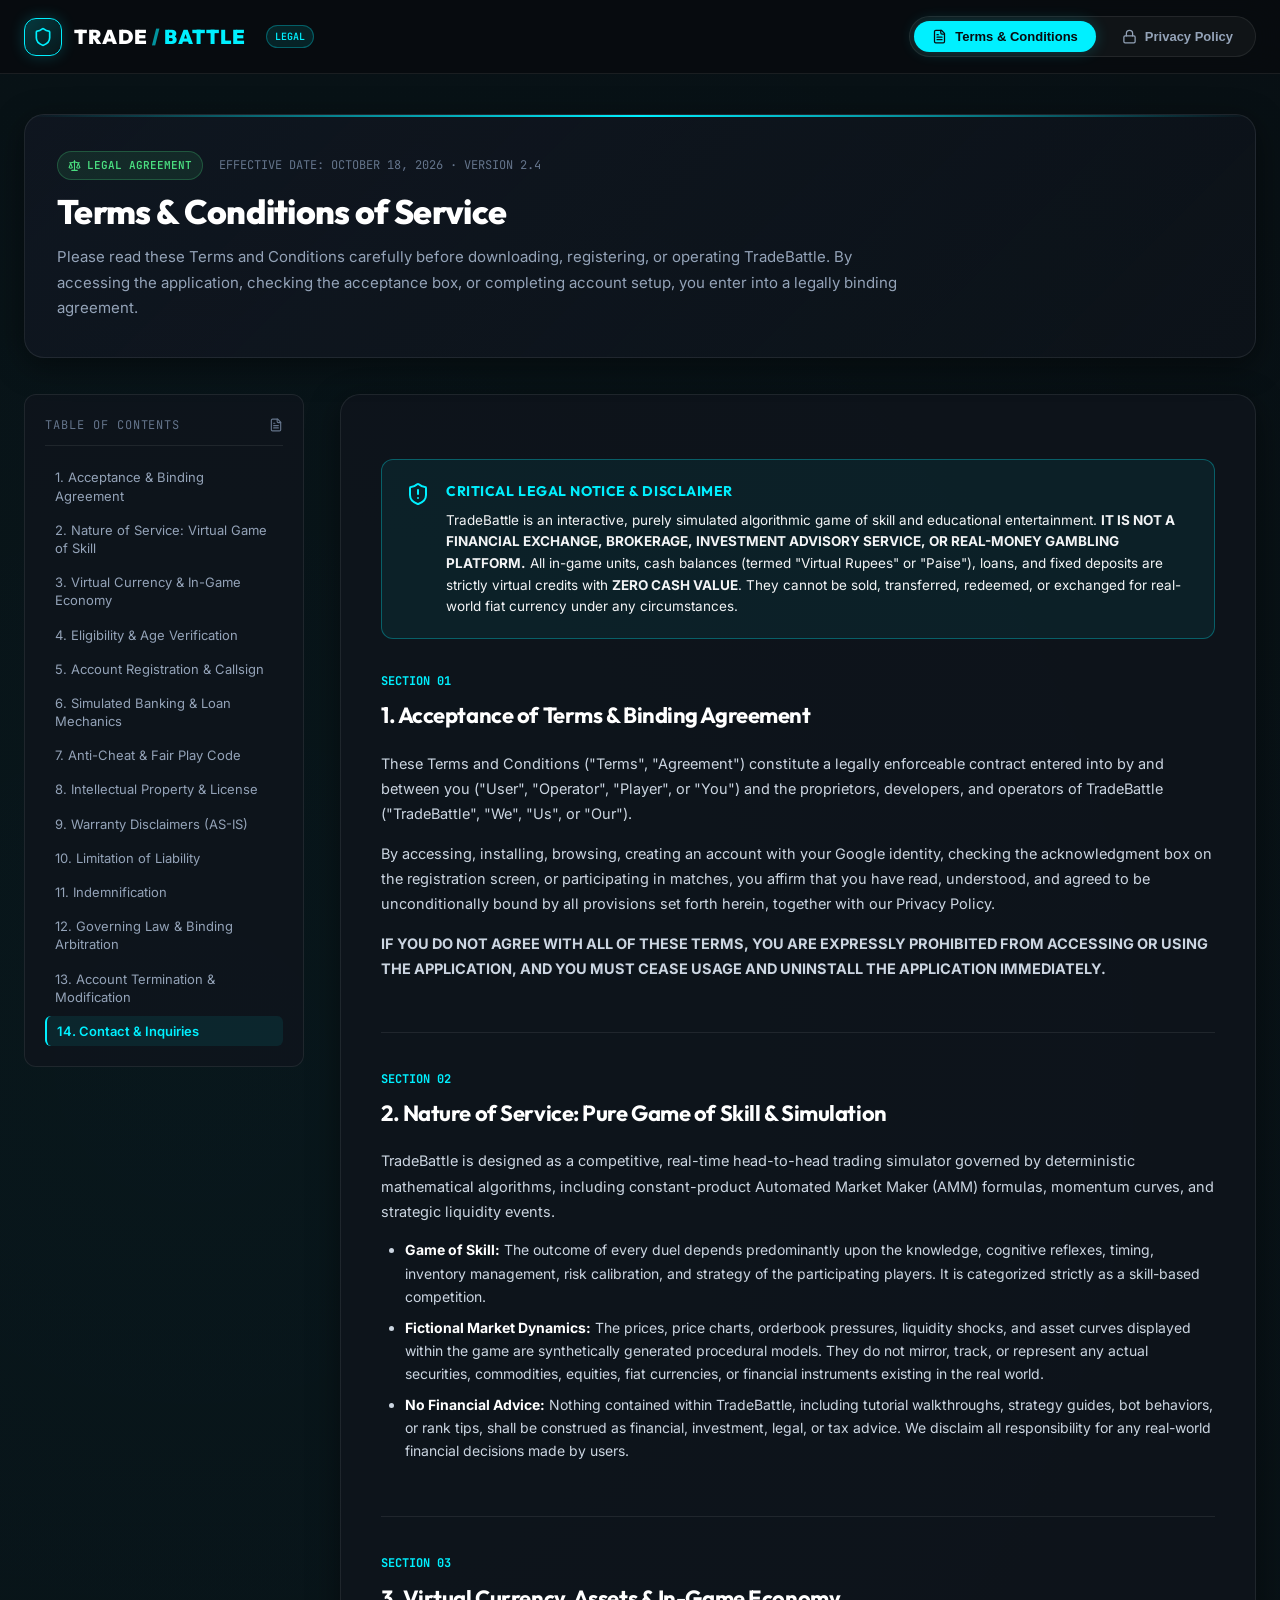
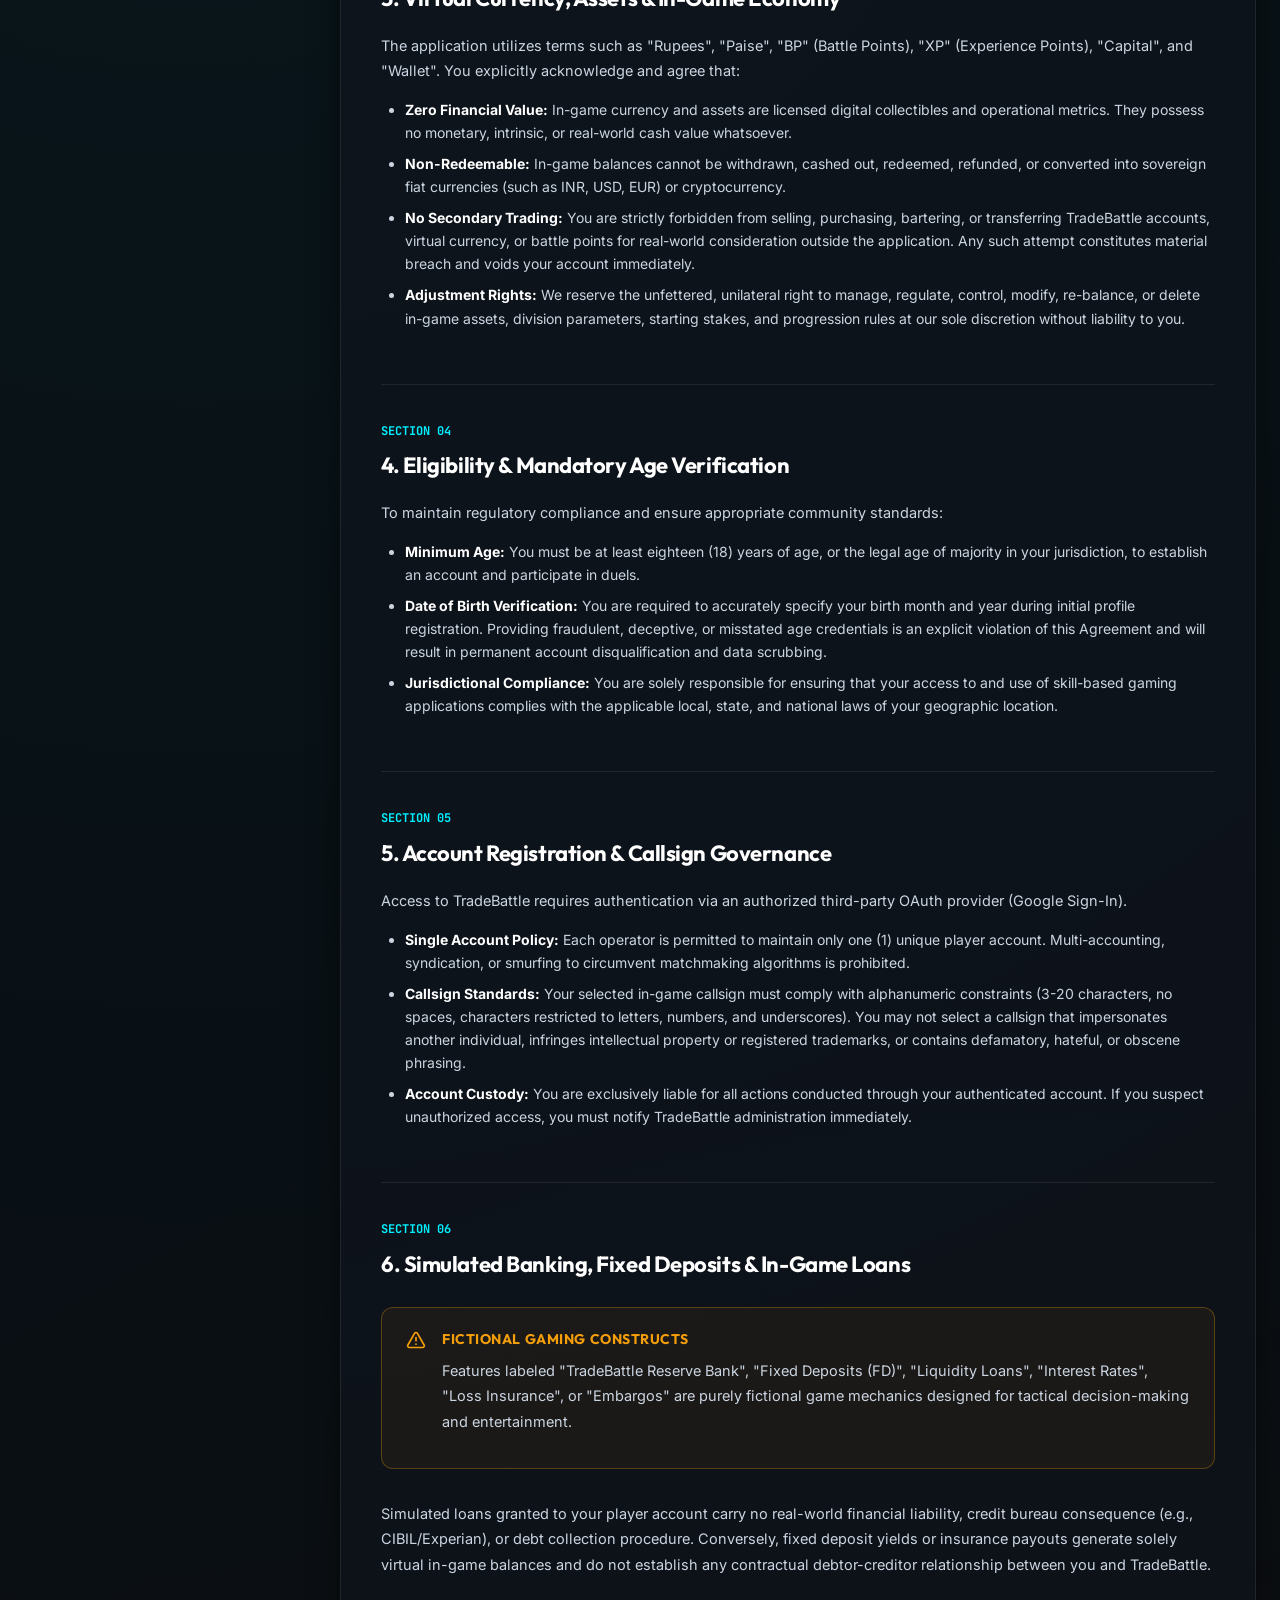
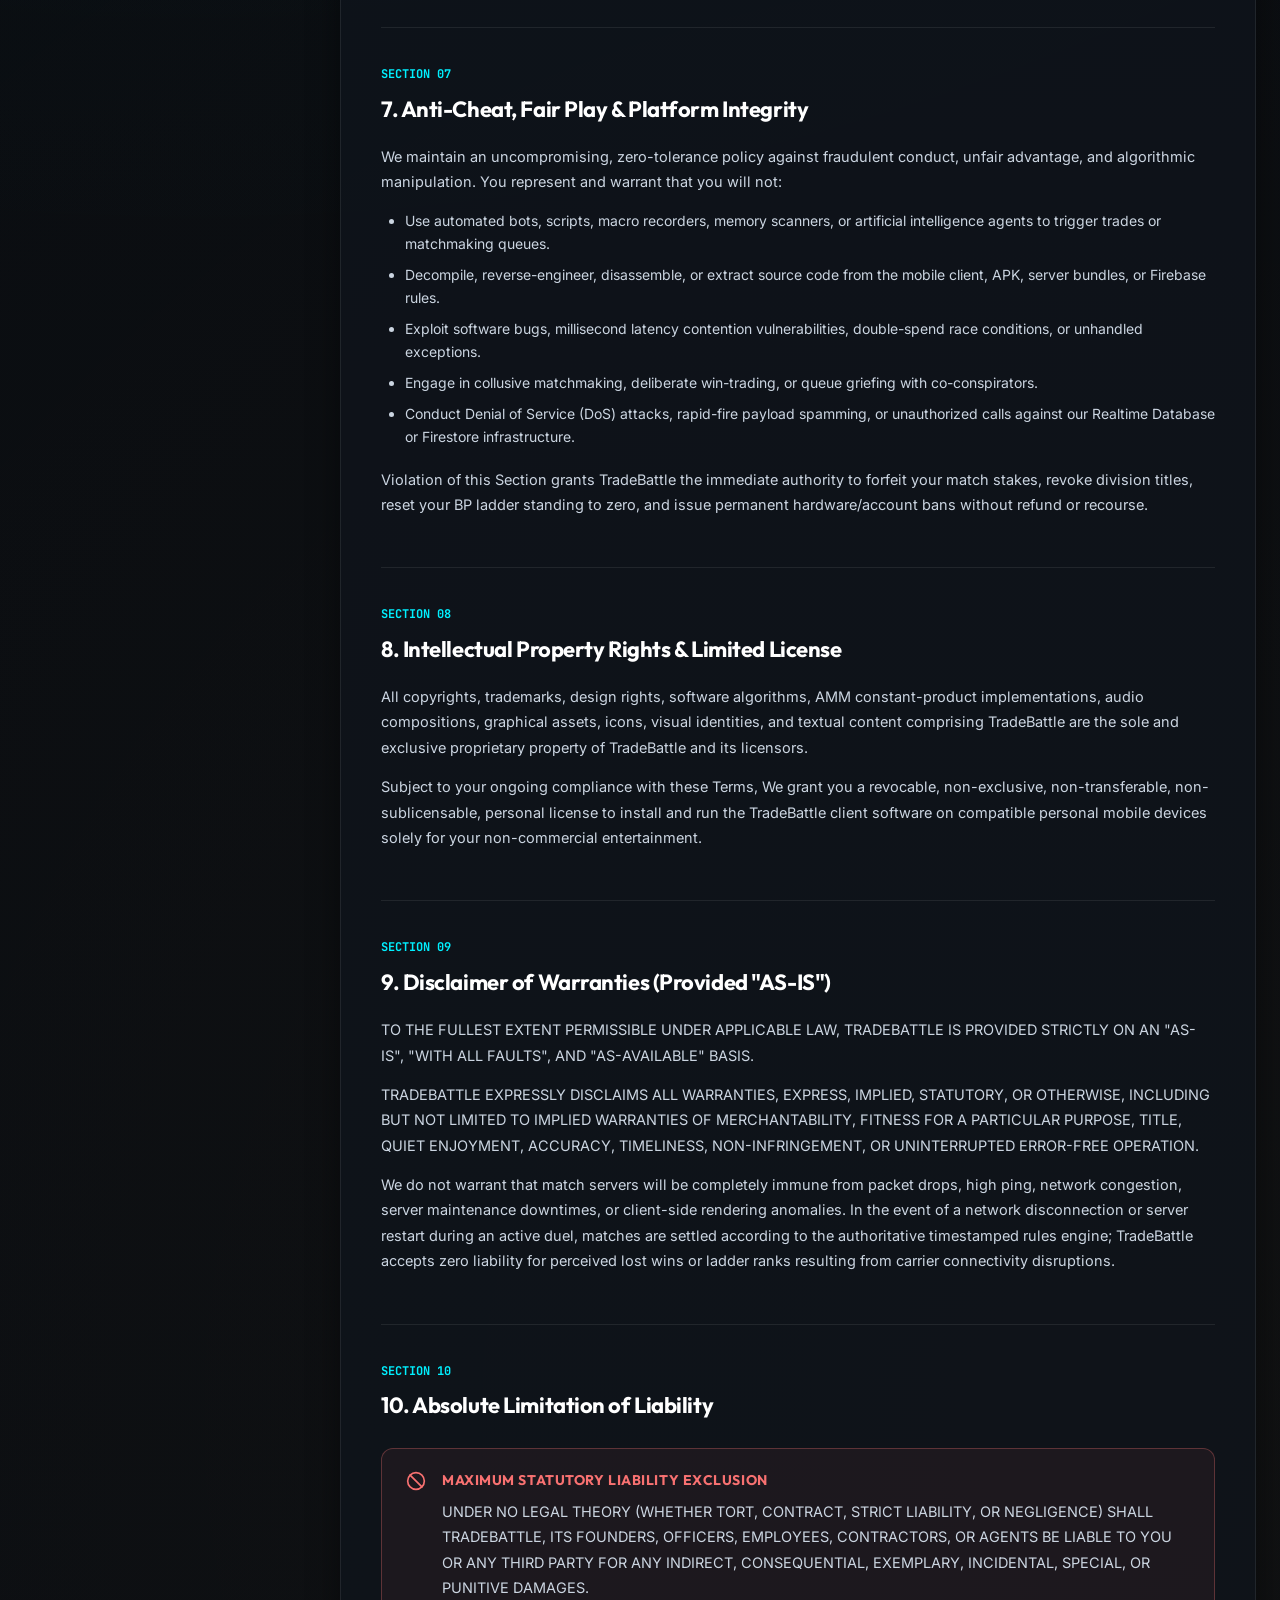
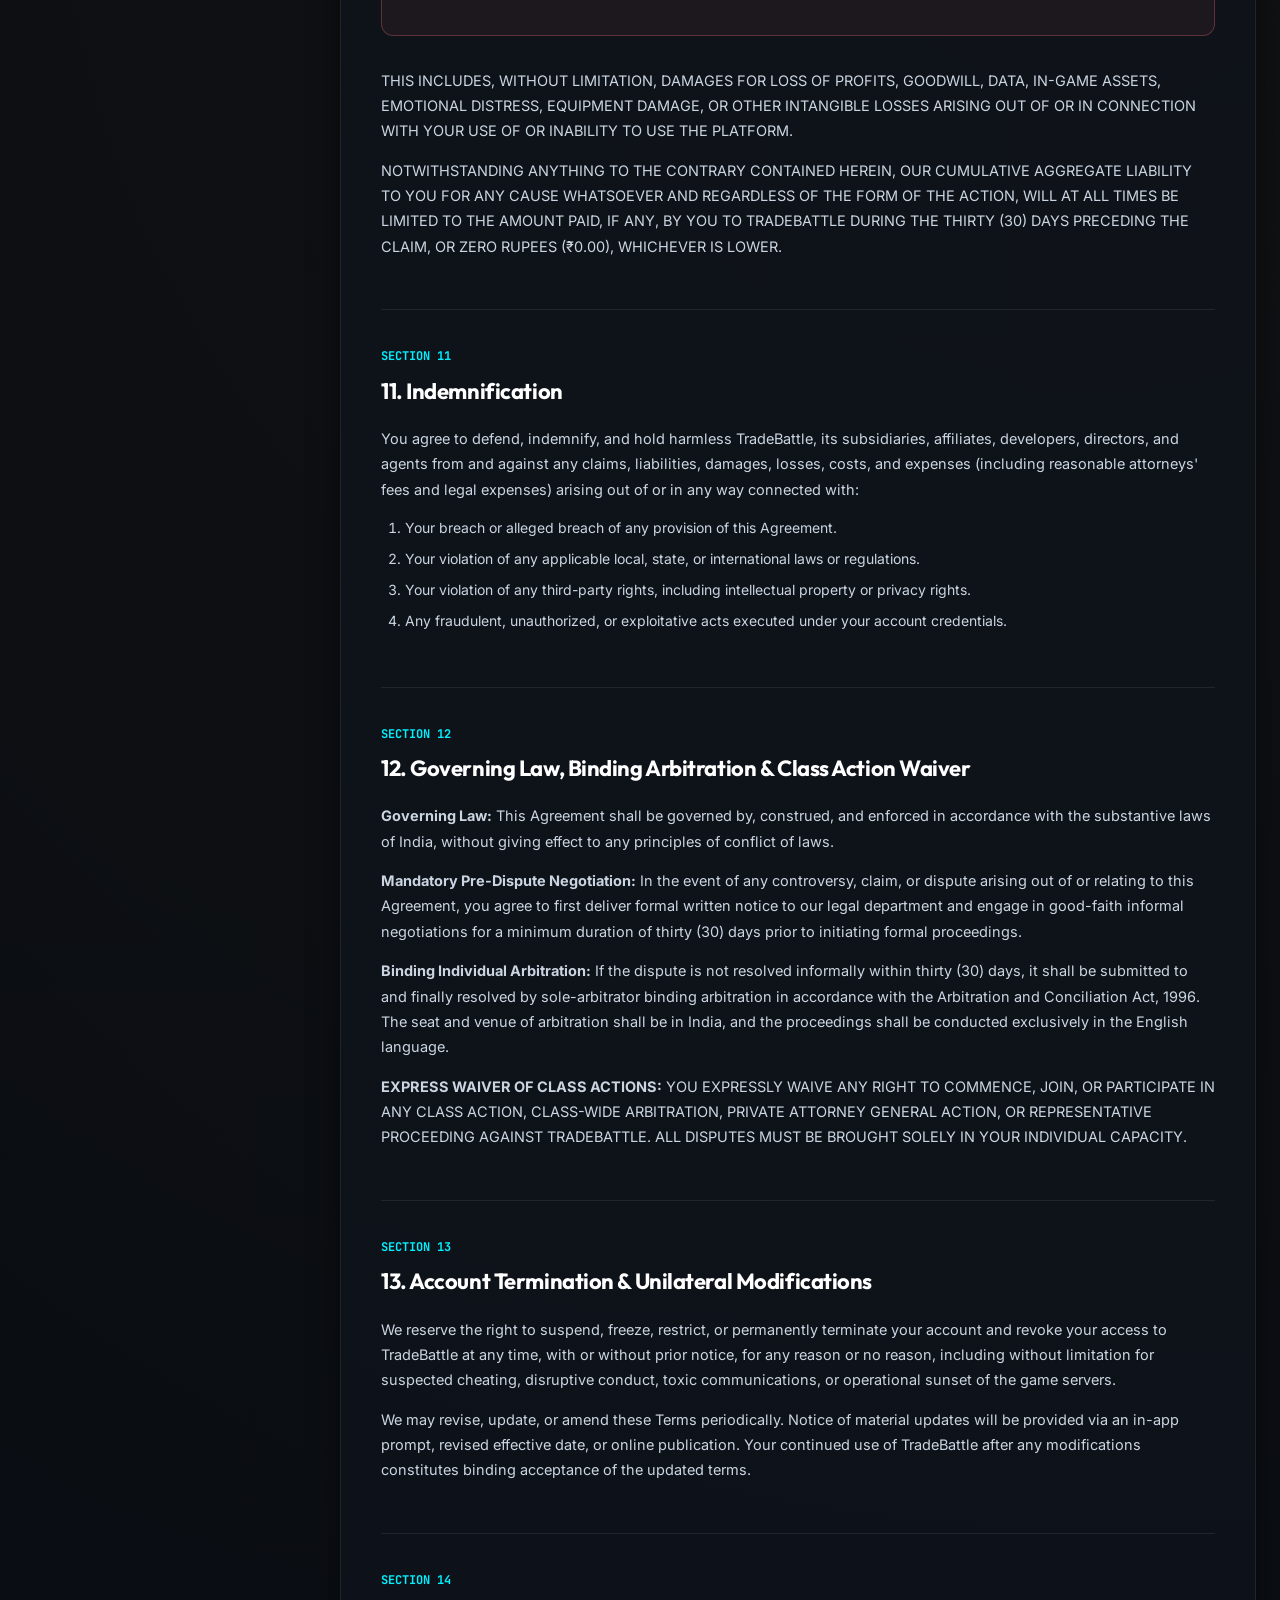
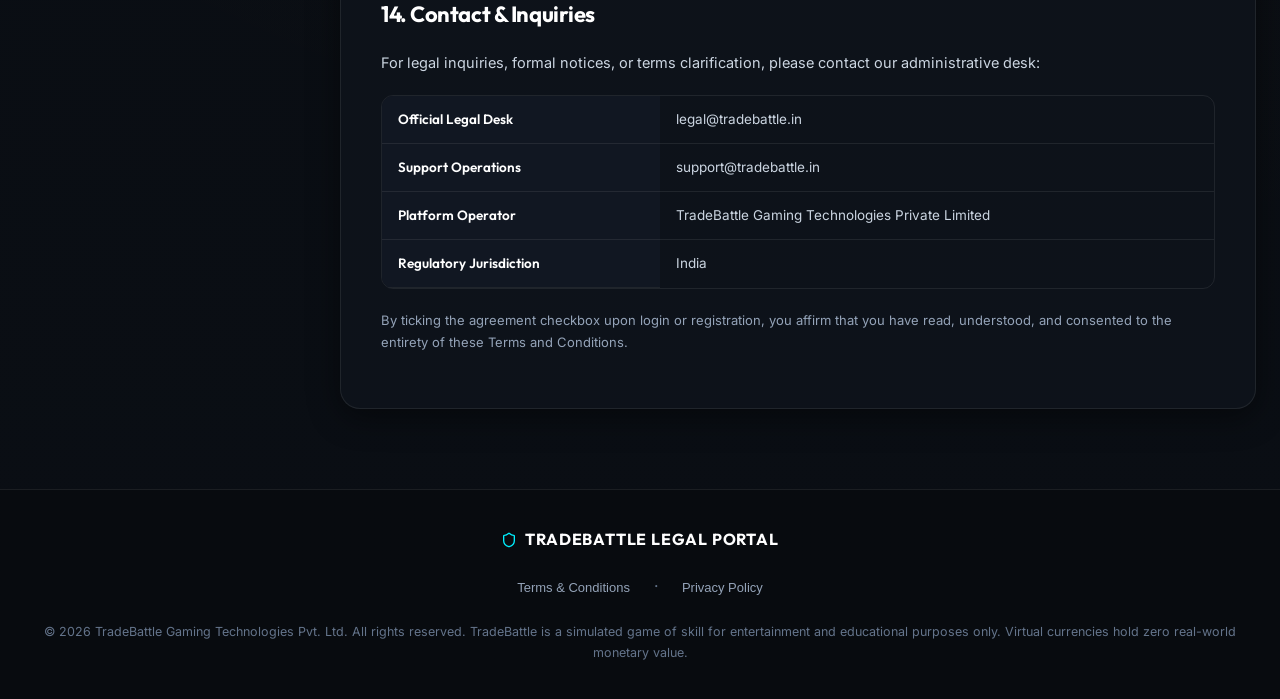
==== index.html @ 985e1065 "Initial release of TradeBattle legal documentation" ====
<!DOCTYPE html>
<html lang="en">
  <head>
    <meta charset="UTF-8" />
    <link rel="icon" type="image/svg+xml" href="data:image/svg+xml,<svg xmlns='http://www.w3.org/2000/svg' viewBox='0 0 24 24' fill='none' stroke='%2300F0FF' stroke-width='2'><path d='M12 2L2 7l10 5 10-5-10-5z'/><path d='M2 17l10 5 10-5'/><path d='M2 12l10 5 10-5'/></svg>" />
    <meta name="viewport" content="width=device-width, initial-scale=1.0" />
    <title>TradeBattle Legal Documentation | Terms of Service & Privacy Policy</title>
    <meta name="description" content="Official Terms and Conditions and Privacy Policy for TradeBattle, the real-time PvP simulated market trading duel game." />
    <link rel="preconnect" href="https://fonts.googleapis.com">
    <link rel="preconnect" href="https://fonts.gstatic.com" crossorigin>
    <link href="https://fonts.googleapis.com/css2?family=Inter:wght@300;400;500;600;700;800&family=JetBrains+Mono:wght@400;500;700&family=Outfit:wght@500;600;700;800;900&display=swap" rel="stylesheet">
    <script type="module" crossorigin src="./assets/index-vsGx_bKb.js"></script>
    <link rel="stylesheet" crossorigin href="./assets/index-DPtLSjad.css">
  </head>
  <body>
    <div id="root"></div>
  </body>
</html>
---- assets/index-DPtLSjad.css ----
:root{--bg-dark: #080B0F;--bg-card: rgba(15, 20, 28, .75);--bg-card-hover: rgba(22, 31, 44, .85);--bg-elevated: #111722;--border-subtle: rgba(255, 255, 255, .08);--border-active: rgba(0, 240, 255, .35);--primary: #00F0FF;--primary-glow: rgba(0, 240, 255, .2);--accent-gold: #F59E0B;--accent-green: #4ADE80;--accent-red: #F87171;--text-main: #F3F4F6;--text-dim: #94A3B8;--text-muted: #64748B;--font-heading: "Outfit", sans-serif;--font-body: "Inter", -apple-system, BlinkMacSystemFont, "Segoe UI", Roboto, sans-serif;--font-mono: "JetBrains Mono", monospace;--radius-sm: 6px;--radius-md: 12px;--radius-lg: 20px;--radius-full: 9999px;--shadow-card: 0 8px 32px 0 rgba(0, 0, 0, .45);--shadow-glow: 0 0 25px rgba(0, 240, 255, .15)}*{box-sizing:border-box;margin:0;padding:0}body{background-color:var(--bg-dark);color:var(--text-main);font-family:var(--font-body);line-height:1.7;-webkit-font-smoothing:antialiased;min-height:100vh;overflow-x:hidden;background-image:radial-gradient(circle at 15% 15%,rgba(0,240,255,.05) 0%,transparent 40%),radial-gradient(circle at 85% 65%,rgba(245,158,11,.03) 0%,transparent 45%),linear-gradient(to bottom,#080b0f,#0a0e14)}h1,h2,h3,h4{font-family:var(--font-heading);font-weight:700;letter-spacing:-.02em;color:#fff}code,pre{font-family:var(--font-mono)}a{color:var(--primary);text-decoration:none;transition:all .2s ease}a:hover{text-decoration:underline;text-shadow:0 0 8px var(--primary-glow)}.app-container{display:flex;flex-direction:column;min-height:100vh}.main-content{flex:1;max-width:1280px;margin:0 auto;padding:40px 24px 80px;width:100%}.app-container.is-embedded .main-content{padding:12px 12px 32px}.legal-header{position:sticky;top:0;z-index:100;backdrop-filter:blur(16px);-webkit-backdrop-filter:blur(16px);background:#080b0fd9;border-bottom:1px solid var(--border-subtle);padding:16px 24px}.header-inner{max-width:1280px;margin:0 auto;display:flex;justify-content:space-between;align-items:center}.brand-badge{display:flex;align-items:center;gap:12px;text-decoration:none}.brand-icon-wrap{width:38px;height:38px;background:linear-gradient(135deg,#00f0ff33,#00f0ff0d);border:1px solid var(--primary);border-radius:var(--radius-md);display:flex;align-items:center;justify-content:center;box-shadow:0 0 15px var(--primary-glow)}.brand-title{display:flex;align-items:center;font-family:var(--font-heading);font-size:20px;font-weight:900;letter-spacing:.05em}.brand-title .trade{color:#fff}.brand-title .divider-slash{margin:0 4px;color:var(--primary);opacity:.6}.brand-title .battle{color:var(--primary)}.brand-tag{font-family:var(--font-mono);font-size:10px;background:#00f0ff1a;color:var(--primary);border:1px solid rgba(0,240,255,.3);padding:2px 8px;border-radius:var(--radius-full);margin-left:8px;text-transform:uppercase;font-weight:600}.nav-tabs{display:flex;align-items:center;gap:8px;background:#ffffff0a;padding:4px;border-radius:var(--radius-full);border:1px solid var(--border-subtle)}.nav-tab-btn{background:transparent;border:none;color:var(--text-dim);padding:8px 18px;border-radius:var(--radius-full);font-size:13px;font-weight:600;cursor:pointer;transition:all .2s ease;display:flex;align-items:center;gap:8px}.nav-tab-btn:hover{color:#fff}.nav-tab-btn.active{background:var(--primary);color:#080b0f;box-shadow:0 0 15px var(--primary-glow)}.doc-hero{margin-bottom:36px;padding:36px 32px;background:linear-gradient(135deg,#111722cc,#0f141c99);border:1px solid var(--border-subtle);border-radius:var(--radius-lg);box-shadow:var(--shadow-card);position:relative;overflow:hidden}.doc-hero:after{content:"";position:absolute;top:0;left:0;right:0;height:2px;background:linear-gradient(90deg,transparent,var(--primary),transparent)}.hero-meta{display:flex;align-items:center;gap:16px;margin-bottom:12px;flex-wrap:wrap}.hero-badge{display:inline-flex;align-items:center;gap:6px;background:#4ade801a;color:var(--accent-green);border:1px solid rgba(74,222,128,.25);padding:4px 10px;border-radius:var(--radius-full);font-size:11px;font-family:var(--font-mono);font-weight:600}.hero-date{font-family:var(--font-mono);font-size:12px;color:var(--text-muted)}.doc-title{font-size:34px;font-weight:800;margin-bottom:12px;line-height:1.2}.doc-subtitle{font-size:15px;color:var(--text-dim);max-width:860px}.doc-grid{display:grid;grid-template-columns:280px 1fr;gap:36px;align-items:start}@media(max-width:960px){.doc-grid{grid-template-columns:1fr}}.toc-sidebar{position:sticky;top:96px;background:var(--bg-card);border:1px solid var(--border-subtle);border-radius:var(--radius-md);padding:20px;max-height:calc(100vh - 120px);overflow-y:auto}.toc-header{display:flex;align-items:center;justify-content:space-between;margin-bottom:16px;padding-bottom:10px;border-bottom:1px solid var(--border-subtle)}.toc-title{font-size:12px;font-family:var(--font-mono);letter-spacing:.08em;color:var(--text-muted);text-transform:uppercase}.toc-list{list-style:none;display:flex;flex-direction:column;gap:4px}.toc-link{display:block;font-size:13px;color:var(--text-dim);padding:6px 10px;border-radius:var(--radius-sm);transition:all .2s ease;line-height:1.4}.toc-link:hover{color:#fff;background:#ffffff0a;text-decoration:none}.toc-link.active{color:var(--primary);background:#00f0ff14;border-left:2px solid var(--primary);font-weight:600}.doc-article{background:var(--bg-card);border:1px solid var(--border-subtle);border-radius:var(--radius-lg);padding:40px;box-shadow:var(--shadow-card)}@media(max-width:640px){.doc-article{padding:24px 18px}}.legal-callout{margin:24px 0 32px;padding:20px 24px;border-radius:var(--radius-md);display:flex;gap:16px;align-items:flex-start}.callout-shield{background:#00f0ff0f;border:1px solid rgba(0,240,255,.3)}.callout-warning{background:#f59e0b0f;border:1px solid rgba(245,158,11,.3)}.callout-success{background:#4ade800f;border:1px solid rgba(74,222,128,.3)}.callout-danger{background:#f871710f;border:1px solid rgba(248,113,113,.3)}.callout-icon{margin-top:2px;flex-shrink:0}.callout-content h4{font-size:14px;text-transform:uppercase;letter-spacing:.04em;margin-bottom:6px}.callout-shield h4{color:var(--primary)}.callout-warning h4{color:var(--accent-gold)}.callout-success h4{color:var(--accent-green)}.callout-danger h4{color:var(--accent-red)}.callout-content p{font-size:13.5px;color:var(--text-main);line-height:1.6}.doc-section{padding-bottom:36px;margin-bottom:36px;border-bottom:1px solid var(--border-subtle);scroll-margin-top:100px}.doc-section:last-of-type{border-bottom:none;margin-bottom:0;padding-bottom:0}.section-number{font-family:var(--font-mono);font-size:12px;font-weight:700;color:var(--primary);text-transform:uppercase;margin-bottom:6px}.section-title{font-size:22px;margin-bottom:16px;color:#fff}.doc-section p{font-size:14.5px;color:#cbd5e1;margin-bottom:14px;line-height:1.75}.doc-section ul,.doc-section ol{margin:12px 0 18px 24px;display:flex;flex-direction:column;gap:8px}.doc-section li{font-size:14px;color:#cbd5e1;line-height:1.65}.doc-section li strong{color:#fff}.legal-table-wrap{overflow-x:auto;margin:20px 0;border:1px solid var(--border-subtle);border-radius:var(--radius-md)}.legal-table{width:100%;border-collapse:collapse;font-size:13.5px;text-align:left}.legal-table th{background:var(--bg-elevated);padding:12px 16px;color:#fff;font-family:var(--font-heading);font-weight:600;border-bottom:1px solid var(--border-subtle)}.legal-table td{padding:12px 16px;border-bottom:1px solid var(--border-subtle);color:#cbd5e1}.legal-table tr:last-child td{border-bottom:none}.legal-table tr:hover td{background:#ffffff05}.legal-footer{background:#080b0ff2;border-top:1px solid var(--border-subtle);padding:36px 24px;margin-top:auto}.footer-inner{max-width:1280px;margin:0 auto;display:flex;flex-direction:column;gap:20px;align-items:center;text-align:center}.footer-copy{font-size:12.5px;color:var(--text-muted)}.footer-links{display:flex;gap:24px}.footer-links button{background:none;border:none;color:var(--text-dim);font-size:13px;cursor:pointer;transition:color .2s ease}.footer-links button:hover{color:var(--primary)}@media print{body{background:#fff!important;color:#000!important}.legal-header,.toc-sidebar,.nav-tabs,.legal-footer{display:none!important}.doc-grid{display:block!important}.doc-article{border:none!important;box-shadow:none!important;padding:0!important}.doc-title,.section-title{color:#000!important}p,li,td{color:#222!important}}
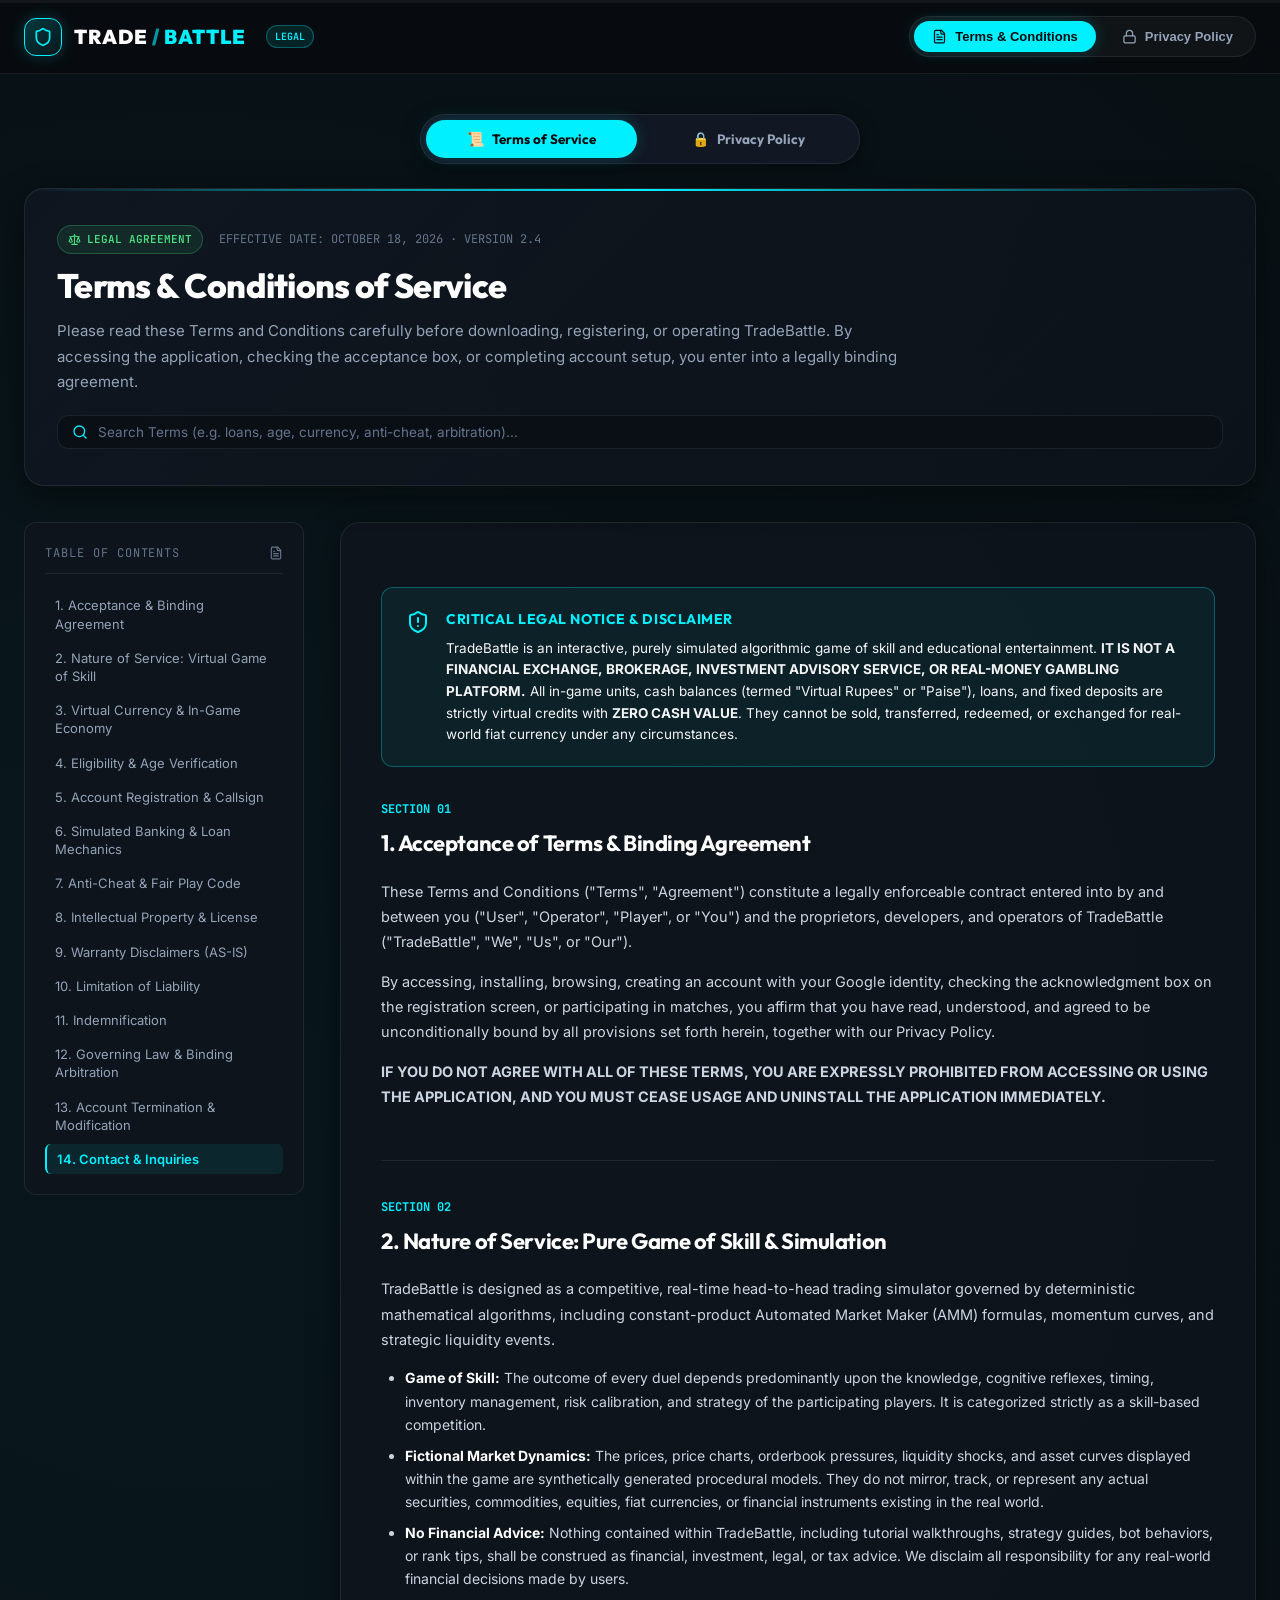
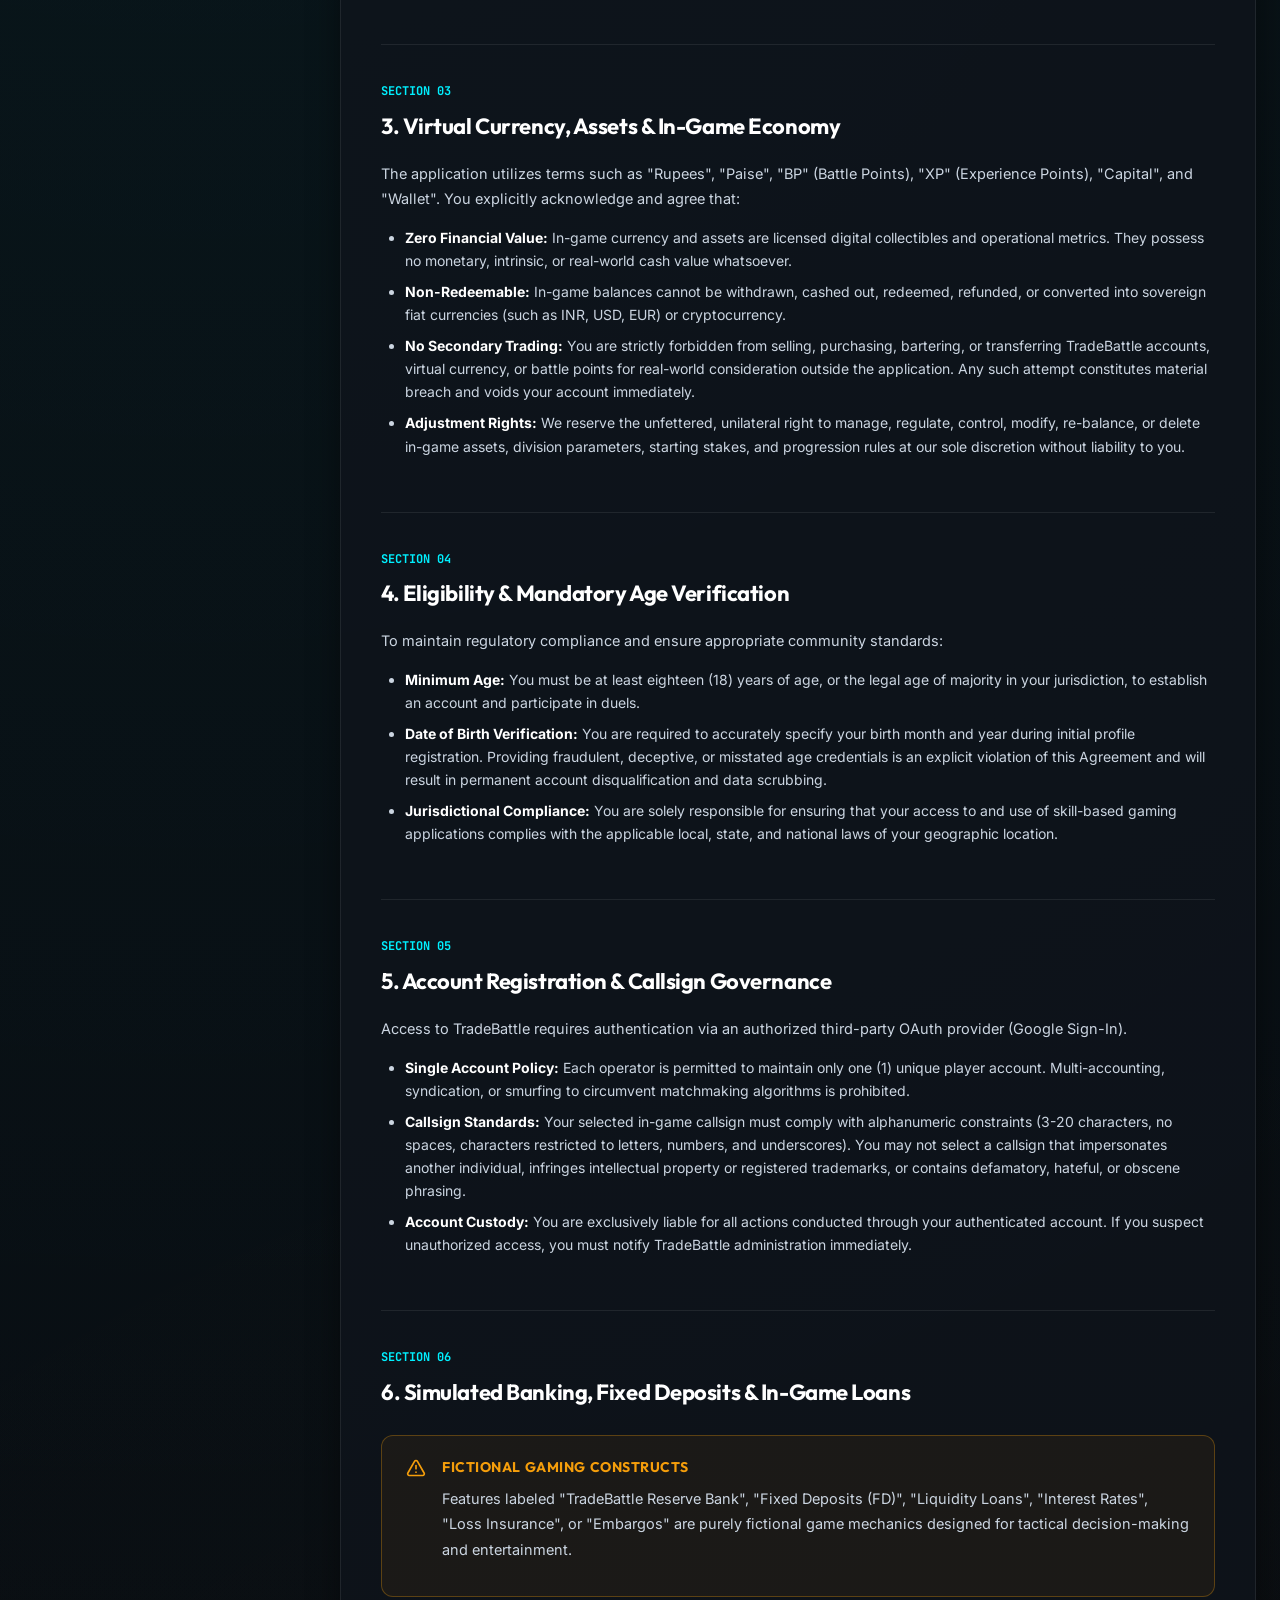
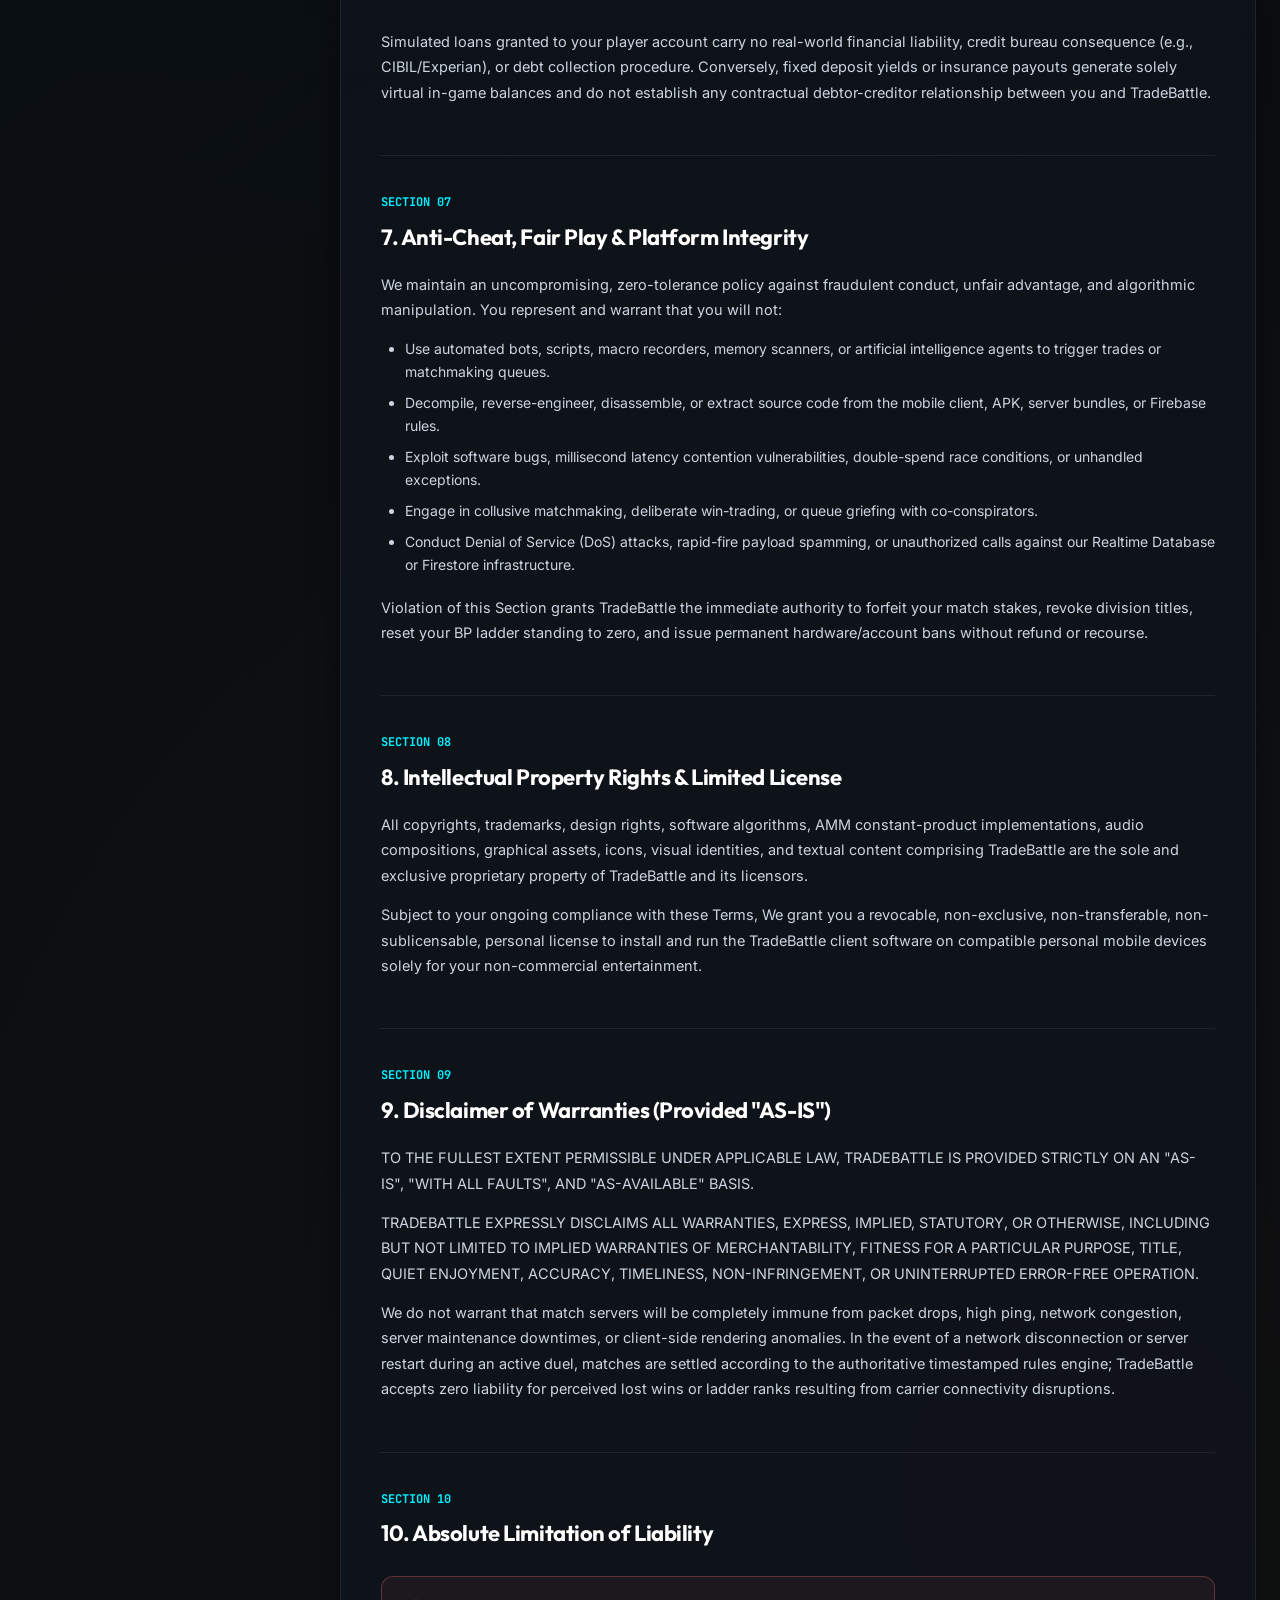
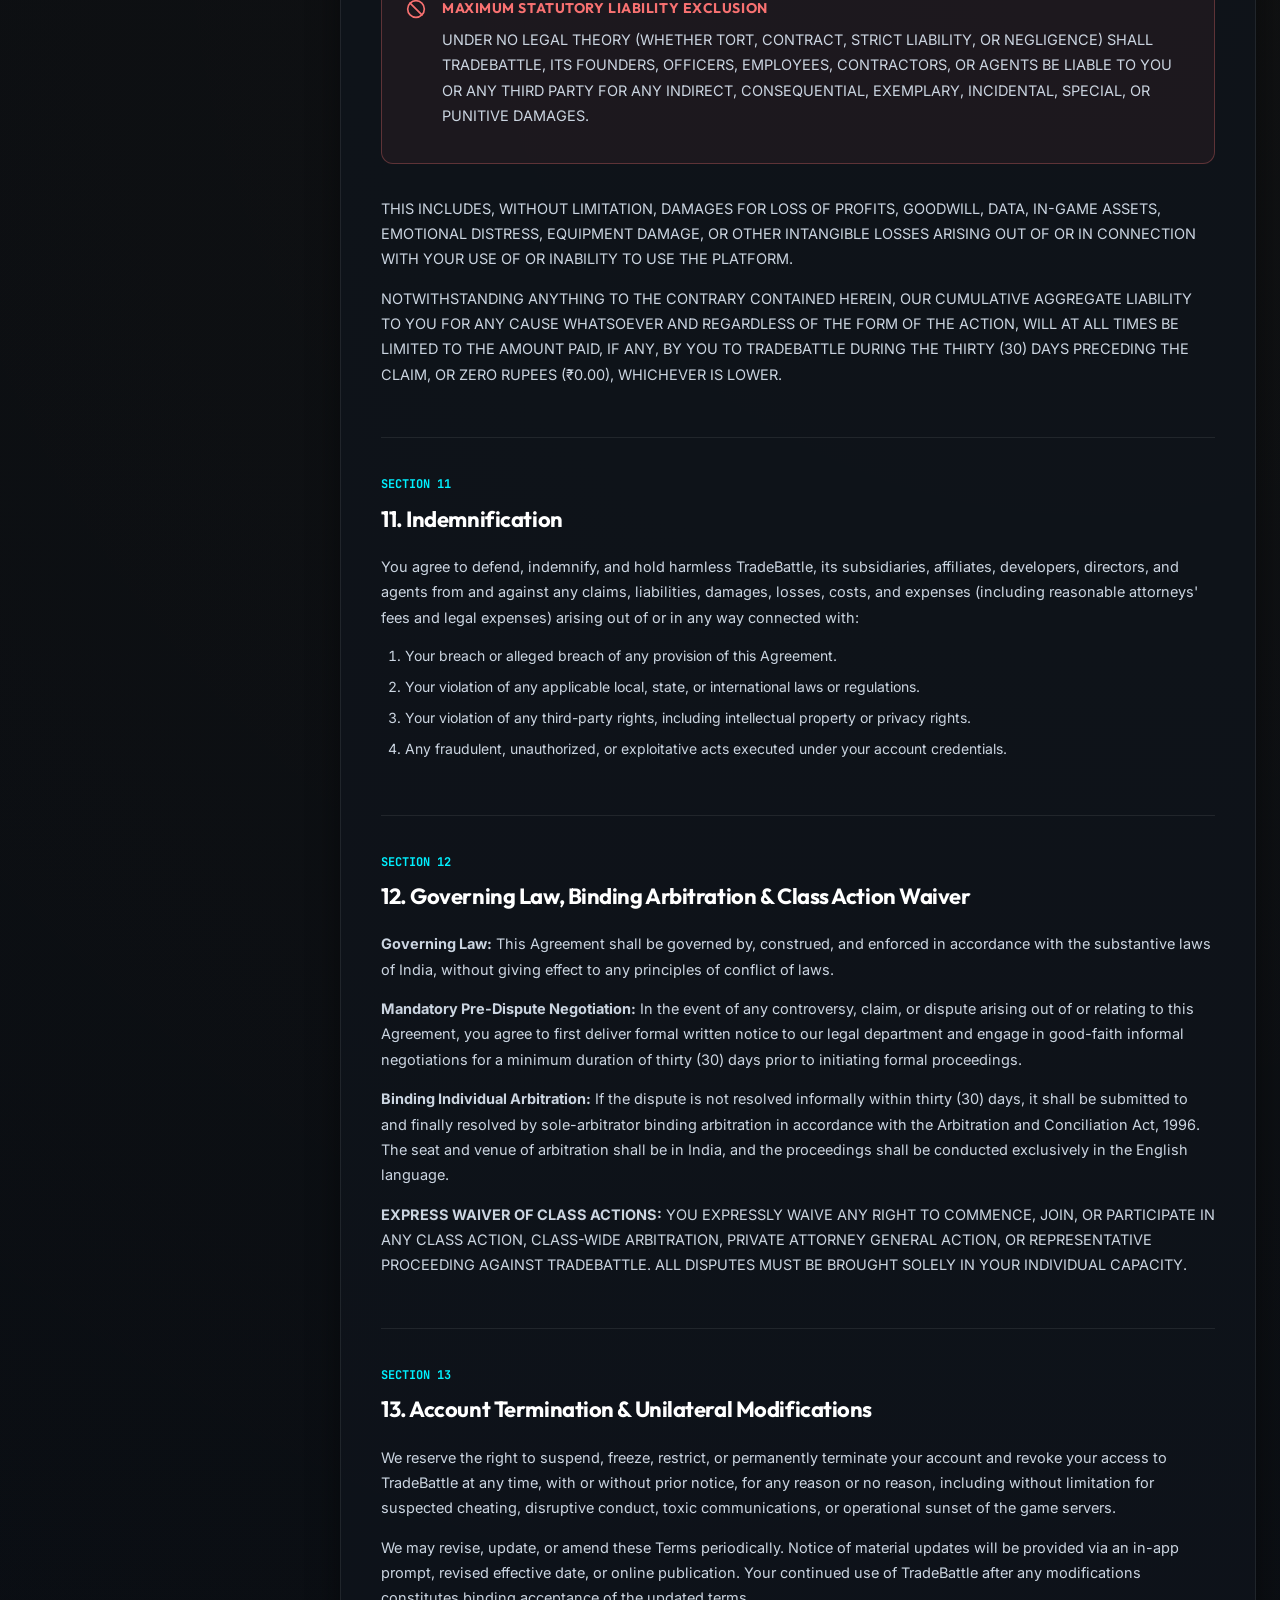
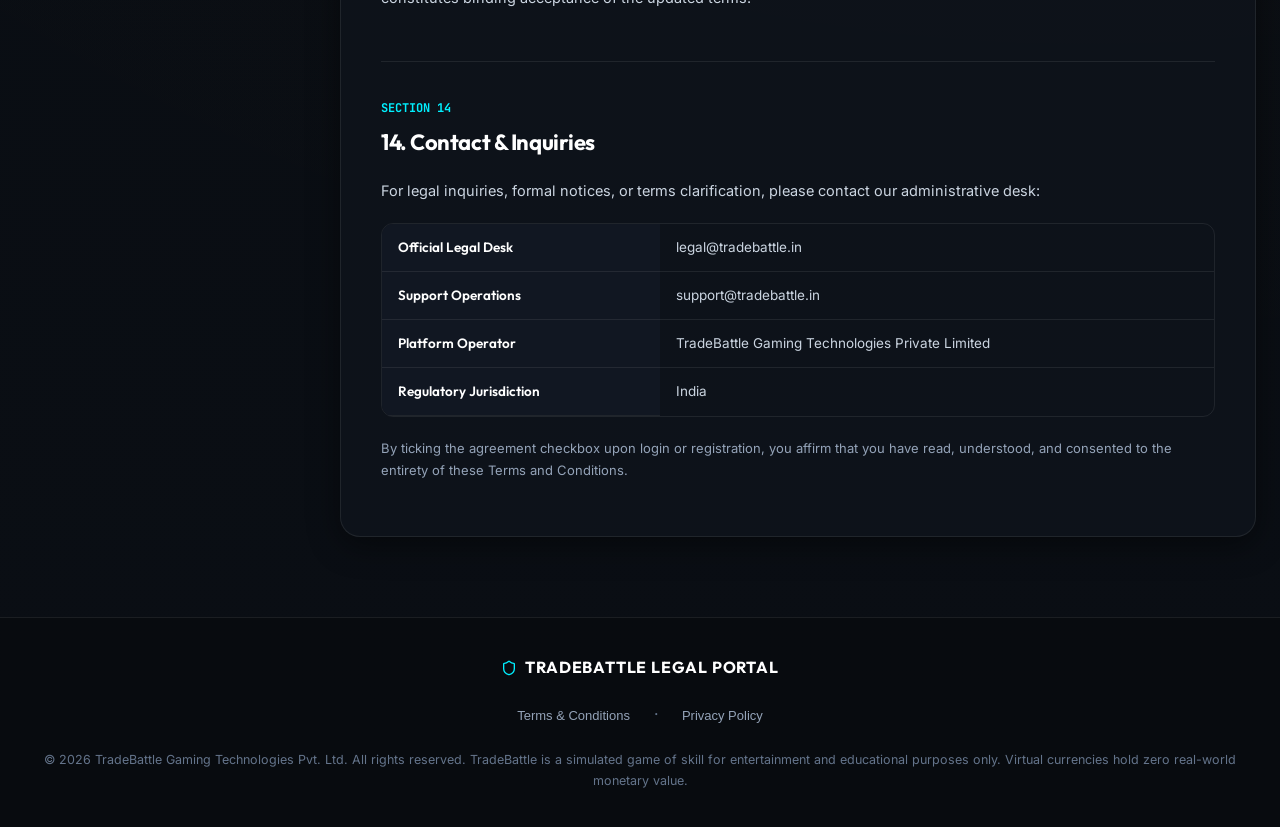
==== commit fb59ce8d: "Fix mobile menu collision, add interactive React switcher and live search" ====
--- a/index.html
+++ b/index.html
@@ -9,8 +9,8 @@
     <link rel="preconnect" href="https://fonts.googleapis.com">
     <link rel="preconnect" href="https://fonts.gstatic.com" crossorigin>
     <link href="https://fonts.googleapis.com/css2?family=Inter:wght@300;400;500;600;700;800&family=JetBrains+Mono:wght@400;500;700&family=Outfit:wght@500;600;700;800;900&display=swap" rel="stylesheet">
-    <script type="module" crossorigin src="./assets/index-vsGx_bKb.js"></script>
-    <link rel="stylesheet" crossorigin href="./assets/index-DPtLSjad.css">
+    <script type="module" crossorigin src="./assets/index-Dh80iiEZ.js"></script>
+    <link rel="stylesheet" crossorigin href="./assets/index-pTnirLzH.css">
   </head>
   <body>
     <div id="root"></div>
--- a/assets/index-pTnirLzH.css
+++ b/assets/index-pTnirLzH.css
@@ -0,0 +1 @@
+:root{--bg-dark: #080B0F;--bg-card: rgba(15, 20, 28, .75);--bg-card-hover: rgba(22, 31, 44, .85);--bg-elevated: #111722;--border-subtle: rgba(255, 255, 255, .08);--border-active: rgba(0, 240, 255, .35);--primary: #00F0FF;--primary-glow: rgba(0, 240, 255, .2);--accent-gold: #F59E0B;--accent-green: #4ADE80;--accent-red: #F87171;--text-main: #F3F4F6;--text-dim: #94A3B8;--text-muted: #64748B;--font-heading: "Outfit", sans-serif;--font-body: "Inter", -apple-system, BlinkMacSystemFont, "Segoe UI", Roboto, sans-serif;--font-mono: "JetBrains Mono", monospace;--radius-sm: 6px;--radius-md: 12px;--radius-lg: 20px;--radius-full: 9999px;--shadow-card: 0 8px 32px 0 rgba(0, 0, 0, .45);--shadow-glow: 0 0 25px rgba(0, 240, 255, .15)}*{box-sizing:border-box;margin:0;padding:0}body{background-color:var(--bg-dark);color:var(--text-main);font-family:var(--font-body);line-height:1.7;-webkit-font-smoothing:antialiased;min-height:100vh;overflow-x:hidden;background-image:radial-gradient(circle at 15% 15%,rgba(0,240,255,.05) 0%,transparent 40%),radial-gradient(circle at 85% 65%,rgba(245,158,11,.03) 0%,transparent 45%),linear-gradient(to bottom,#080b0f,#0a0e14)}h1,h2,h3,h4{font-family:var(--font-heading);font-weight:700;letter-spacing:-.02em;color:#fff}code,pre{font-family:var(--font-mono)}a{color:var(--primary);text-decoration:none;transition:all .2s ease}a:hover{text-decoration:underline;text-shadow:0 0 8px var(--primary-glow)}.app-container{display:flex;flex-direction:column;min-height:100vh}.main-content{flex:1;max-width:1280px;margin:0 auto;padding:40px 24px 80px;width:100%}.app-container.is-embedded .main-content{padding:12px 12px 32px}.legal-header{position:sticky;top:0;z-index:100;backdrop-filter:blur(16px);-webkit-backdrop-filter:blur(16px);background:#080b0fd9;border-bottom:1px solid var(--border-subtle);padding:16px 24px}.header-inner{max-width:1280px;margin:0 auto;display:flex;justify-content:space-between;align-items:center}.brand-badge{display:flex;align-items:center;gap:12px;text-decoration:none}.brand-icon-wrap{width:38px;height:38px;background:linear-gradient(135deg,#00f0ff33,#00f0ff0d);border:1px solid var(--primary);border-radius:var(--radius-md);display:flex;align-items:center;justify-content:center;box-shadow:0 0 15px var(--primary-glow)}.brand-title{display:flex;align-items:center;font-family:var(--font-heading);font-size:20px;font-weight:900;letter-spacing:.05em}.brand-title .trade{color:#fff}.brand-title .divider-slash{margin:0 4px;color:var(--primary);opacity:.6}.brand-title .battle{color:var(--primary)}.brand-tag{font-family:var(--font-mono);font-size:10px;background:#00f0ff1a;color:var(--primary);border:1px solid rgba(0,240,255,.3);padding:2px 8px;border-radius:var(--radius-full);margin-left:8px;text-transform:uppercase;font-weight:600}.nav-tabs{display:flex;align-items:center;gap:8px;background:#ffffff0a;padding:4px;border-radius:var(--radius-full);border:1px solid var(--border-subtle)}.nav-tab-btn{background:transparent;border:none;color:var(--text-dim);padding:8px 18px;border-radius:var(--radius-full);font-size:13px;font-weight:600;cursor:pointer;transition:all .2s ease;display:flex;align-items:center;gap:8px}.nav-tab-btn:hover{color:#fff}.nav-tab-btn.active{background:var(--primary);color:#080b0f;box-shadow:0 0 15px var(--primary-glow)}.doc-hero{margin-bottom:36px;padding:36px 32px;background:linear-gradient(135deg,#111722cc,#0f141c99);border:1px solid var(--border-subtle);border-radius:var(--radius-lg);box-shadow:var(--shadow-card);position:relative;overflow:hidden}.doc-hero:after{content:"";position:absolute;top:0;left:0;right:0;height:2px;background:linear-gradient(90deg,transparent,var(--primary),transparent)}.hero-meta{display:flex;align-items:center;gap:16px;margin-bottom:12px;flex-wrap:wrap}.hero-badge{display:inline-flex;align-items:center;gap:6px;background:#4ade801a;color:var(--accent-green);border:1px solid rgba(74,222,128,.25);padding:4px 10px;border-radius:var(--radius-full);font-size:11px;font-family:var(--font-mono);font-weight:600}.hero-date{font-family:var(--font-mono);font-size:12px;color:var(--text-muted)}.doc-title{font-size:34px;font-weight:800;margin-bottom:12px;line-height:1.2}.doc-subtitle{font-size:15px;color:var(--text-dim);max-width:860px}.doc-grid{display:grid;grid-template-columns:280px 1fr;gap:36px;align-items:start;width:100%}.toc-sidebar{position:sticky;top:96px;background:var(--bg-card);border:1px solid var(--border-subtle);border-radius:var(--radius-md);padding:20px;max-height:calc(100vh - 120px);overflow-y:auto}@media(max-width:1024px){.doc-grid{display:block!important;width:100%!important;gap:0!important}.toc-sidebar,.desktop-only{display:none!important}}.is-embedded .doc-grid{display:block!important;width:100%!important;gap:0!important}.is-embedded .toc-sidebar,.is-embedded .desktop-only{display:none!important}.toc-header{display:flex;align-items:center;justify-content:space-between;margin-bottom:16px;padding-bottom:10px;border-bottom:1px solid var(--border-subtle)}.toc-title{font-size:12px;font-family:var(--font-mono);letter-spacing:.08em;color:var(--text-muted);text-transform:uppercase}.toc-list{list-style:none;display:flex;flex-direction:column;gap:4px}.toc-link{display:block;font-size:13px;color:var(--text-dim);padding:6px 10px;border-radius:var(--radius-sm);transition:all .2s ease;line-height:1.4}.toc-link:hover{color:#fff;background:#ffffff0a;text-decoration:none}.toc-link.active{color:var(--primary);background:#00f0ff14;border-left:2px solid var(--primary);font-weight:600}.doc-article{background:var(--bg-card);border:1px solid var(--border-subtle);border-radius:var(--radius-lg);padding:40px;box-shadow:var(--shadow-card)}@media(max-width:640px){.doc-article{padding:24px 18px}}.legal-callout{margin:24px 0 32px;padding:20px 24px;border-radius:var(--radius-md);display:flex;gap:16px;align-items:flex-start}.callout-shield{background:#00f0ff0f;border:1px solid rgba(0,240,255,.3)}.callout-warning{background:#f59e0b0f;border:1px solid rgba(245,158,11,.3)}.callout-success{background:#4ade800f;border:1px solid rgba(74,222,128,.3)}.callout-danger{background:#f871710f;border:1px solid rgba(248,113,113,.3)}.callout-icon{margin-top:2px;flex-shrink:0}.callout-content h4{font-size:14px;text-transform:uppercase;letter-spacing:.04em;margin-bottom:6px}.callout-shield h4{color:var(--primary)}.callout-warning h4{color:var(--accent-gold)}.callout-success h4{color:var(--accent-green)}.callout-danger h4{color:var(--accent-red)}.callout-content p{font-size:13.5px;color:var(--text-main);line-height:1.6}.doc-section{padding-bottom:36px;margin-bottom:36px;border-bottom:1px solid var(--border-subtle);scroll-margin-top:100px}.doc-section:last-of-type{border-bottom:none;margin-bottom:0;padding-bottom:0}.section-number{font-family:var(--font-mono);font-size:12px;font-weight:700;color:var(--primary);text-transform:uppercase;margin-bottom:6px}.section-title{font-size:22px;margin-bottom:16px;color:#fff}.doc-section p{font-size:14.5px;color:#cbd5e1;margin-bottom:14px;line-height:1.75}.doc-section ul,.doc-section ol{margin:12px 0 18px 24px;display:flex;flex-direction:column;gap:8px}.doc-section li{font-size:14px;color:#cbd5e1;line-height:1.65}.doc-section li strong{color:#fff}.legal-table-wrap{overflow-x:auto;margin:20px 0;border:1px solid var(--border-subtle);border-radius:var(--radius-md)}.legal-table{width:100%;border-collapse:collapse;font-size:13.5px;text-align:left}.legal-table th{background:var(--bg-elevated);padding:12px 16px;color:#fff;font-family:var(--font-heading);font-weight:600;border-bottom:1px solid var(--border-subtle)}.legal-table td{padding:12px 16px;border-bottom:1px solid var(--border-subtle);color:#cbd5e1}.legal-table tr:last-child td{border-bottom:none}.legal-table tr:hover td{background:#ffffff05}.legal-footer{background:#080b0ff2;border-top:1px solid var(--border-subtle);padding:36px 24px;margin-top:auto}.footer-inner{max-width:1280px;margin:0 auto;display:flex;flex-direction:column;gap:20px;align-items:center;text-align:center}.footer-copy{font-size:12.5px;color:var(--text-muted)}.footer-links{display:flex;gap:24px}.footer-links button{background:none;border:none;color:var(--text-dim);font-size:13px;cursor:pointer;transition:color .2s ease}.footer-links button:hover{color:var(--primary)}@media print{body{background:#fff!important;color:#000!important}.legal-header,.toc-sidebar,.nav-tabs,.legal-footer,.doc-switcher-container,.doc-search-box,.back-to-top-btn{display:none!important}.doc-grid{display:block!important}.doc-article{border:none!important;box-shadow:none!important;padding:0!important}.doc-title,.section-title{color:#000!important}p,li,td{color:#222!important}}.reading-progress-track{position:fixed;top:0;left:0;right:0;height:3px;background:#ffffff0d;z-index:9999}.reading-progress-bar{height:100%;background:linear-gradient(90deg,#00f0ff,#00ff9d);box-shadow:0 0 10px #00f0ffb3;transition:width .1s ease-out}.doc-switcher-container{display:flex;justify-content:center;margin-bottom:24px}.doc-switcher{display:inline-flex;align-items:center;background:#121924f2;padding:5px;border-radius:var(--radius-full);border:1px solid var(--border-subtle);box-shadow:0 4px 20px #0006;gap:6px;width:100%;max-width:440px}.doc-switcher-btn{flex:1;display:flex;align-items:center;justify-content:center;gap:8px;background:transparent;border:none;color:var(--text-dim);font-family:var(--font-heading);font-size:13.5px;font-weight:700;padding:10px 18px;border-radius:var(--radius-full);cursor:pointer;transition:all .25s cubic-bezier(.16,1,.3,1);white-space:nowrap}.doc-switcher-btn .switcher-icon{font-size:14px}.doc-switcher-btn:hover{color:#fff;background:#ffffff0d}.doc-switcher-btn.active{background:var(--primary);color:#080b0f;box-shadow:0 0 16px var(--primary-glow)}.doc-search-box{display:flex;align-items:center;background:#0a0e14cc;border:1px solid var(--border-subtle);border-radius:var(--radius-md);padding:8px 14px;margin-top:20px;gap:10px;transition:border-color .2s ease,box-shadow .2s ease}.doc-search-box:focus-within{border-color:var(--primary);box-shadow:0 0 14px #00f0ff33}.search-icon{flex-shrink:0}.doc-search-input{flex:1;background:transparent;border:none;outline:none;color:#fff;font-size:13.5px;font-family:var(--font-body)}.doc-search-input::placeholder{color:var(--text-muted)}.search-clear-btn{background:#ffffff1a;border:none;color:var(--text-dim);width:20px;height:20px;border-radius:50%;font-size:10px;cursor:pointer;display:flex;align-items:center;justify-content:center;transition:all .2s ease}.search-clear-btn:hover{background:#fff3;color:#fff}.search-results-chips{display:flex;align-items:center;gap:8px;flex-wrap:wrap;margin-top:12px}.results-label{font-size:11px;font-family:var(--font-mono);color:var(--primary);font-weight:700;text-transform:uppercase}.search-chip{background:#00f0ff14;border:1px solid rgba(0,240,255,.25);color:#fff;font-size:11.5px;padding:4px 10px;border-radius:var(--radius-full);cursor:pointer;transition:all .2s ease}.search-chip:hover{background:var(--primary);color:#080b0f;border-color:var(--primary);box-shadow:0 0 10px var(--primary-glow)}.no-matches{font-size:12px;color:var(--text-muted);font-style:italic}.section-highlight{animation:pulse-glow 1.8s ease-out}@keyframes pulse-glow{0%{outline:2px solid var(--primary);box-shadow:0 0 25px #00f0ff80;background:#00f0ff14}to{outline:2px solid transparent;box-shadow:none;background:transparent}}.back-to-top-btn{position:fixed;bottom:24px;right:24px;z-index:999;background:#121924f2;border:1px solid var(--primary);color:var(--primary);padding:8px 12px;border-radius:var(--radius-full);display:flex;flex-direction:column;align-items:center;justify-content:center;cursor:pointer;box-shadow:0 4px 16px #0009,0 0 12px #00f0ff33;transition:all .25s ease;line-height:1;gap:3px}.back-to-top-btn:hover{background:var(--primary);color:#080b0f;box-shadow:0 0 20px var(--primary-glow);transform:translateY(-2px)}.back-to-top-text{font-size:9px;font-family:var(--font-mono);font-weight:700}.app-container.is-embedded{background:transparent!important}.app-container.is-embedded .main-content{padding:6px 4px 24px!important}.app-container.is-embedded .doc-hero{padding:16px 14px!important;margin-bottom:14px!important;border-radius:var(--radius-md)!important}.app-container.is-embedded .doc-title{font-size:20px!important;margin-bottom:8px!important}.app-container.is-embedded .doc-subtitle{font-size:13px!important;line-height:1.5!important}.app-container.is-embedded .doc-article{padding:14px 10px!important;border:none!important;background:transparent!important;box-shadow:none!important}.app-container.is-embedded .doc-section{padding-bottom:24px!important;margin-bottom:24px!important}.app-container.is-embedded .section-title{font-size:17px!important;margin-bottom:10px!important}.app-container.is-embedded .doc-section p{font-size:13.5px!important;line-height:1.65!important}.app-container.is-embedded .back-to-top-btn{bottom:16px;right:16px}@media(max-width:640px){.doc-hero{padding:20px 16px;margin-bottom:20px}.doc-title{font-size:22px}.doc-subtitle{font-size:13px}.doc-article{padding:20px 14px}.section-title{font-size:17px}.doc-section p{font-size:13.5px;line-height:1.65}.doc-switcher-btn{font-size:12px;padding:8px 12px}}
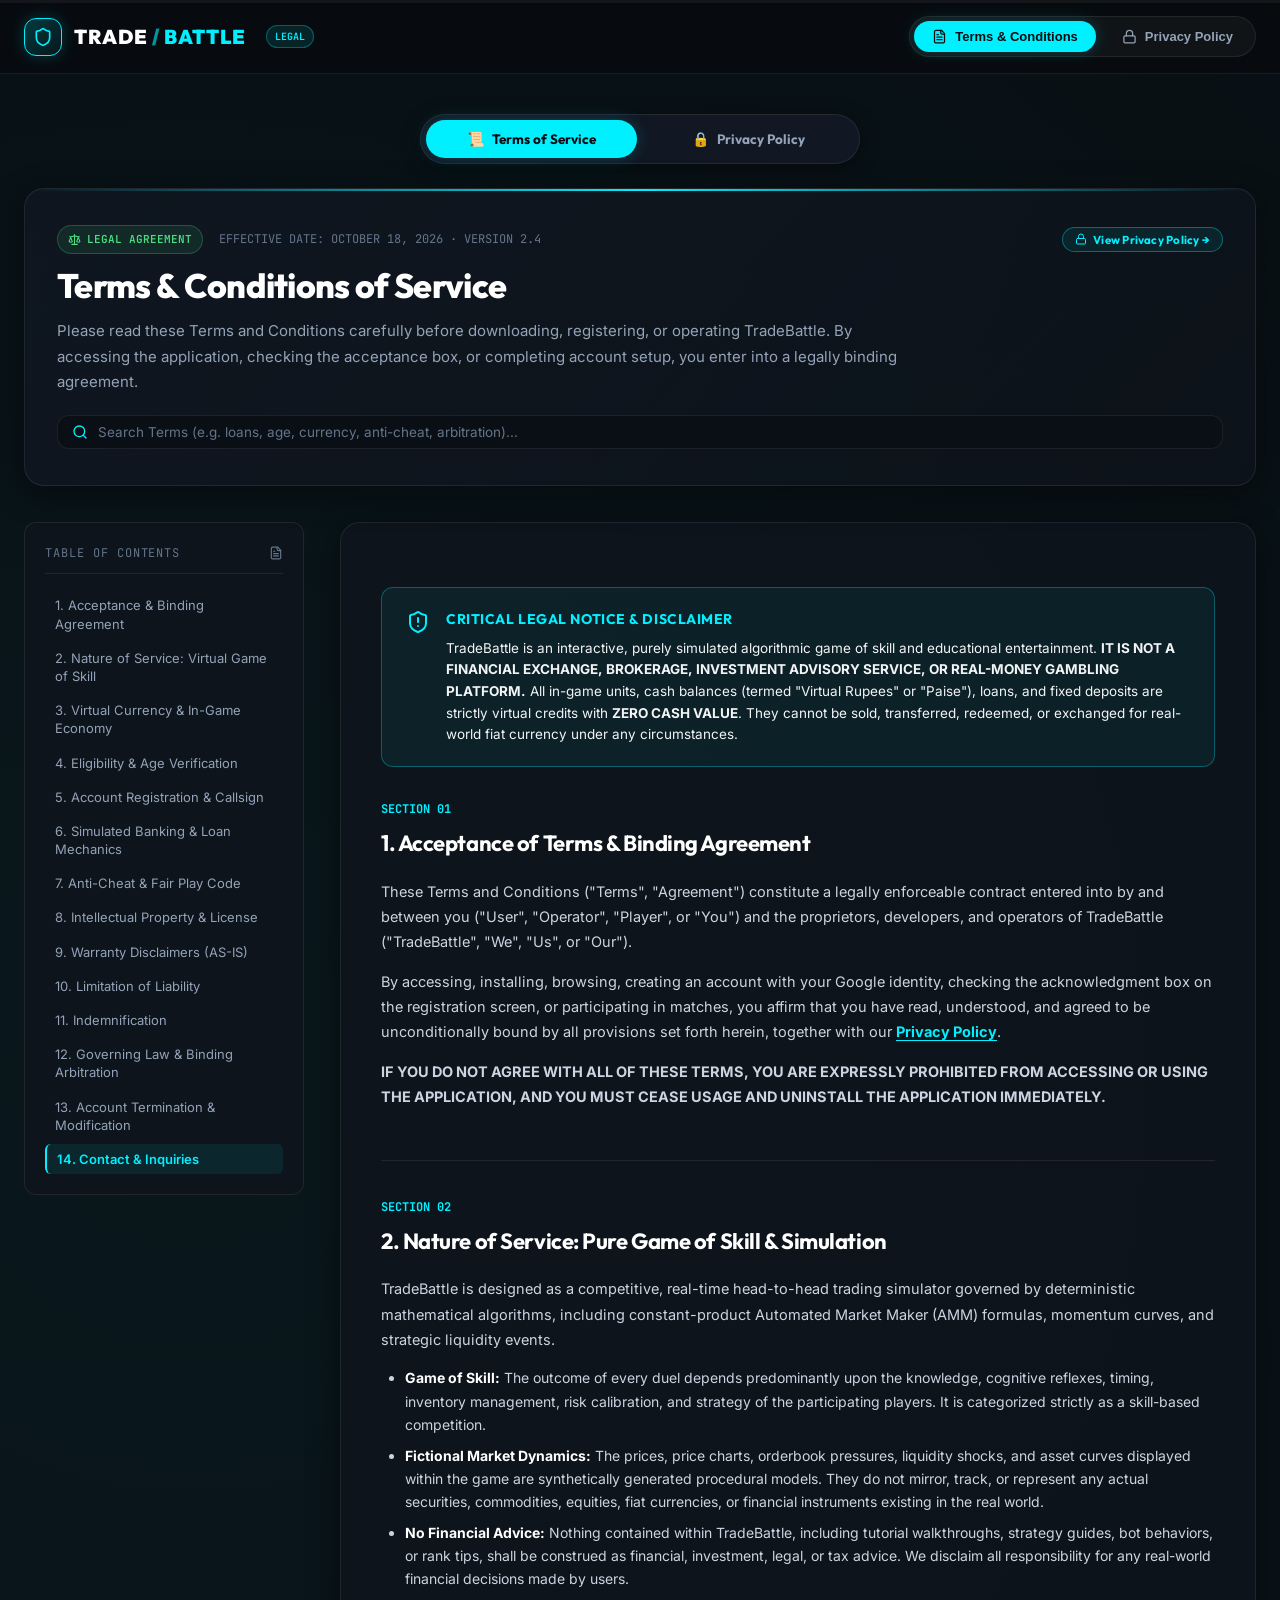
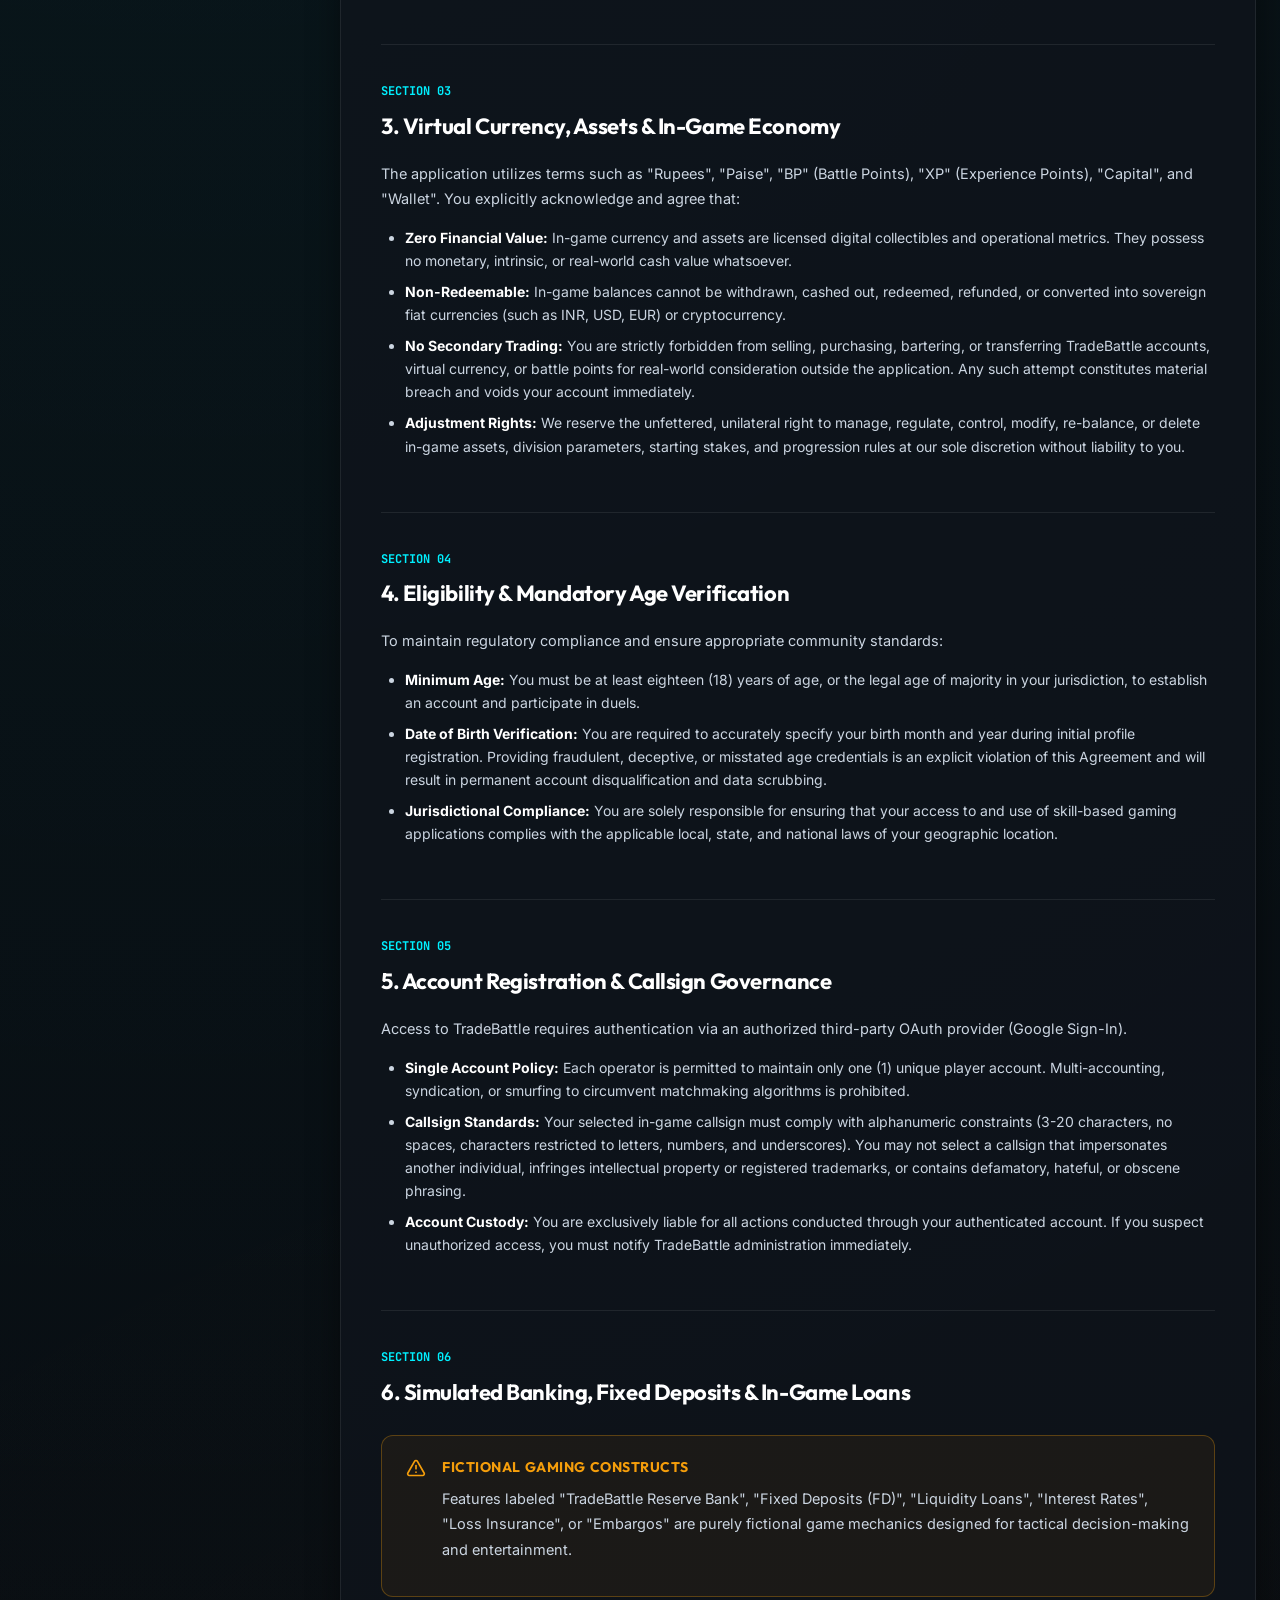
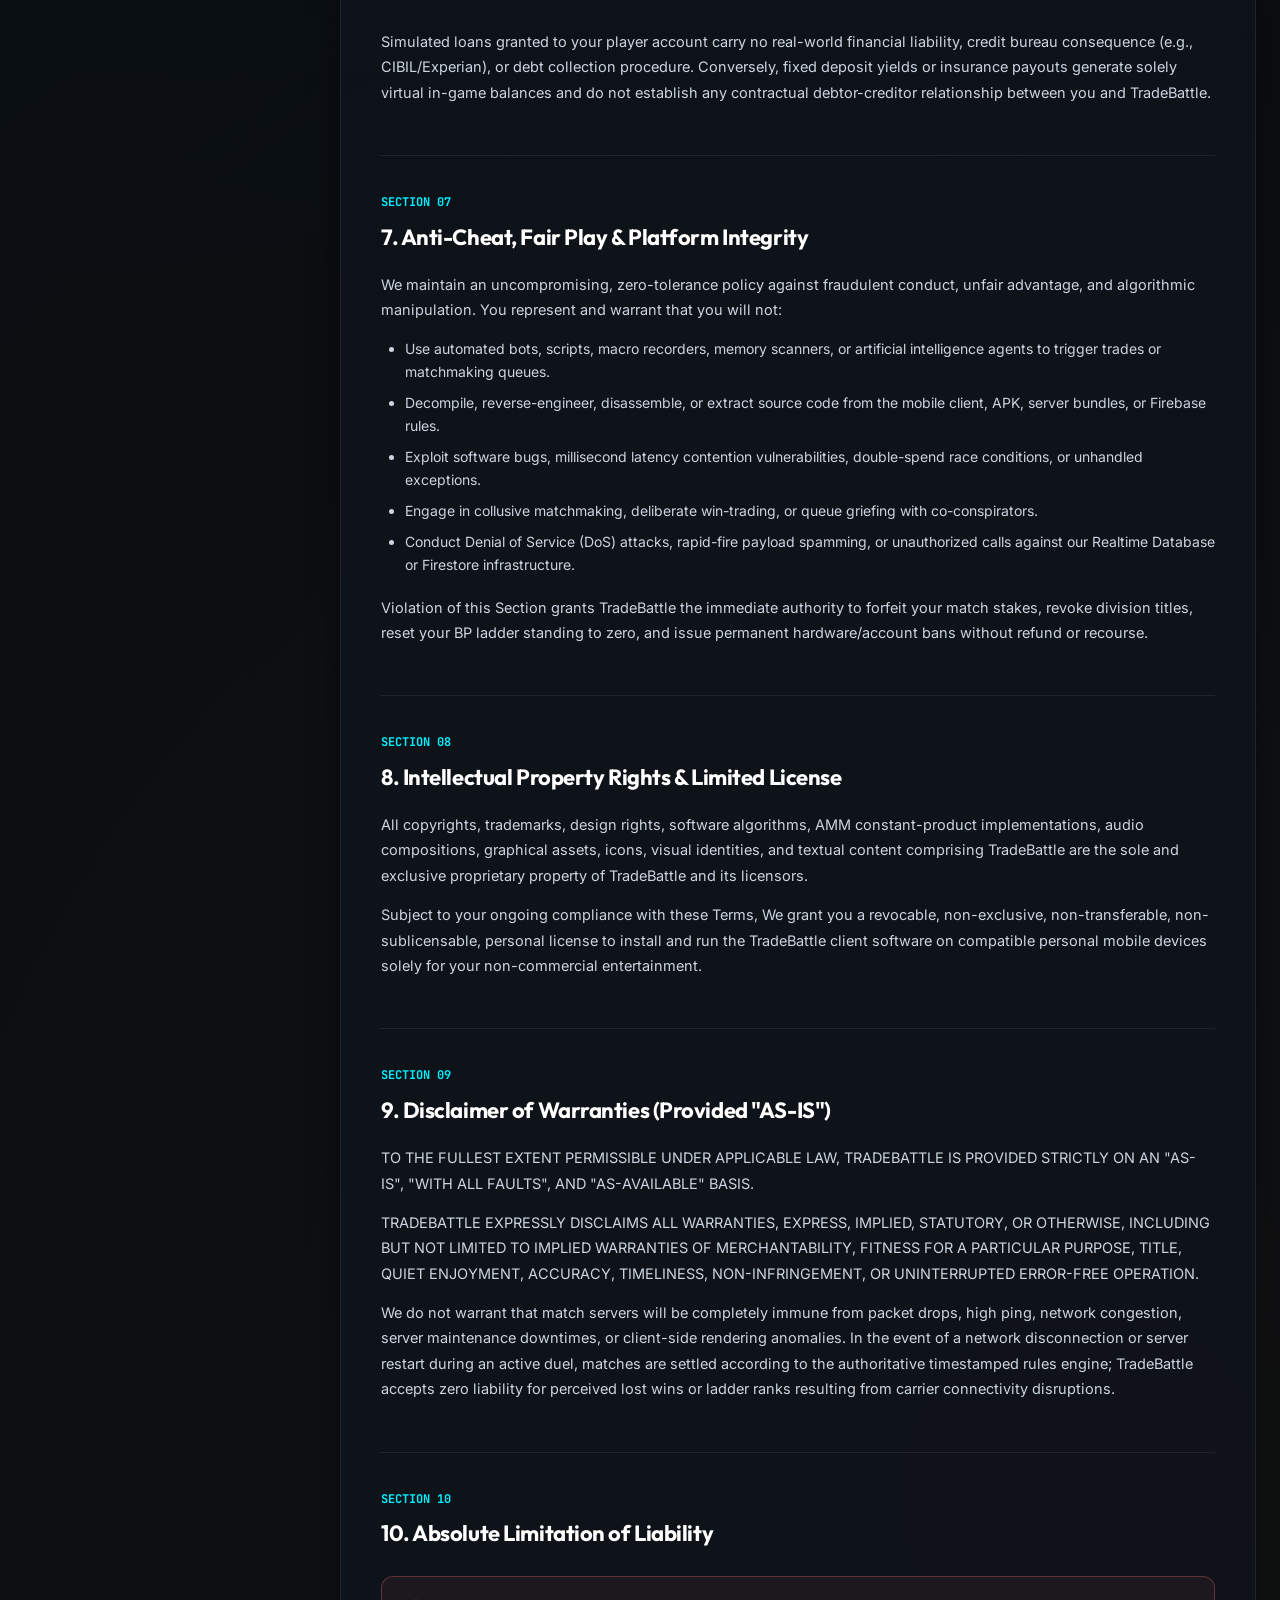
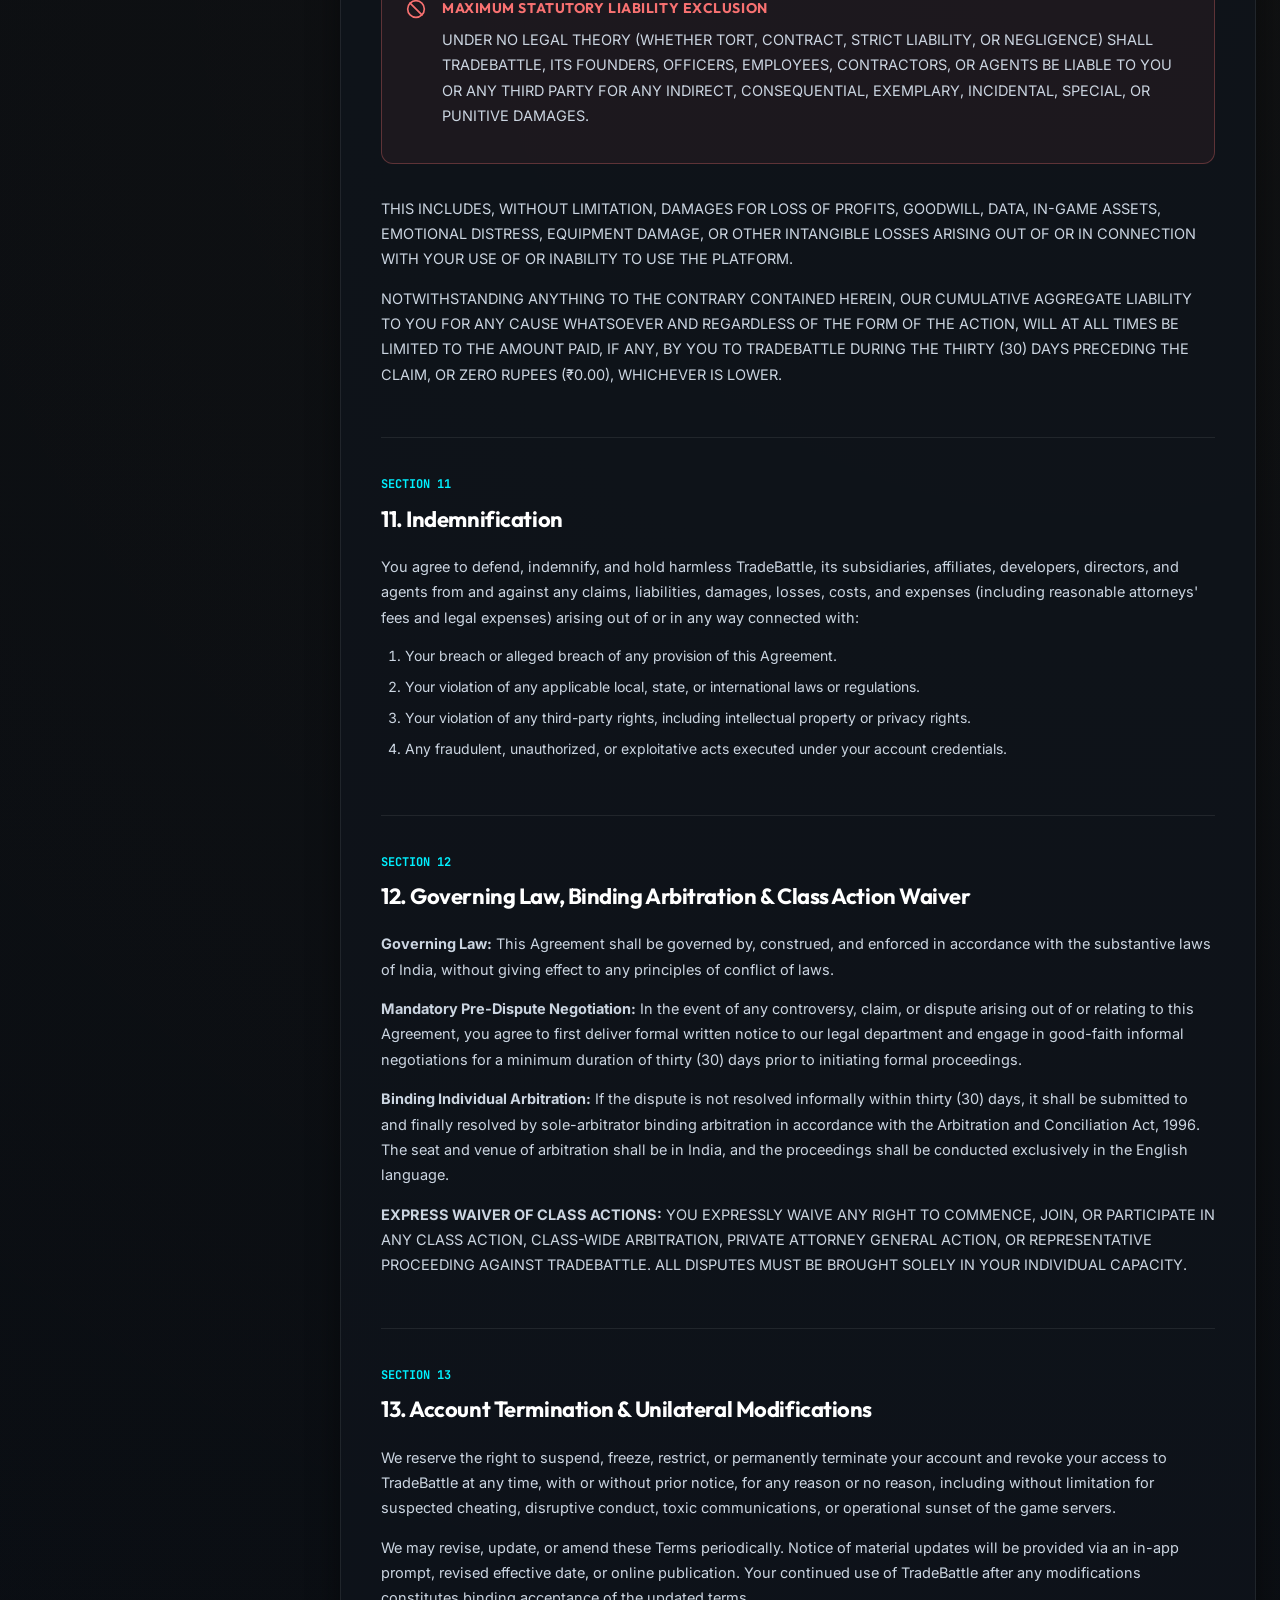
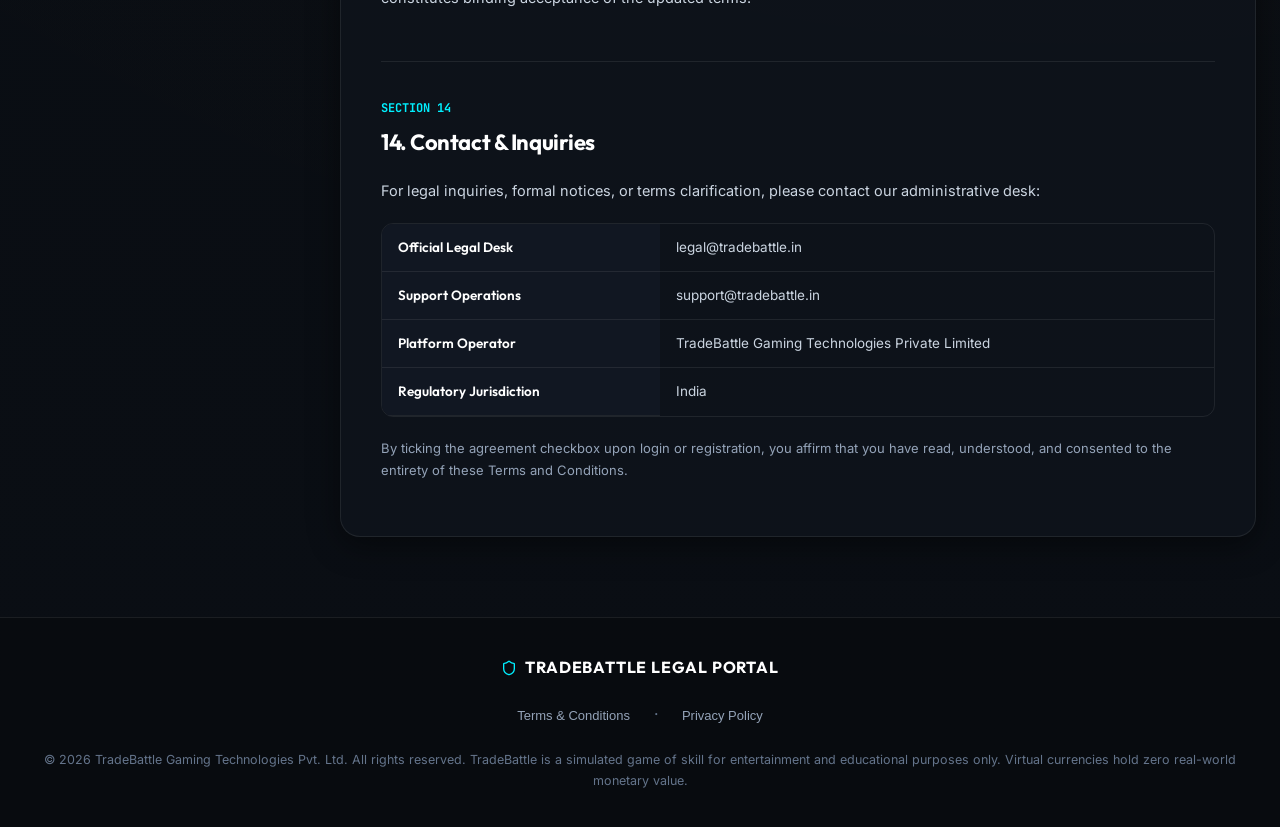
==== commit 6fa058bf: "Fix blinking, eliminate mobile menu collision, link terms to privacy, and add stable responsive navi" ====
--- a/index.html
+++ b/index.html
@@ -9,8 +9,8 @@
     <link rel="preconnect" href="https://fonts.googleapis.com">
     <link rel="preconnect" href="https://fonts.gstatic.com" crossorigin>
     <link href="https://fonts.googleapis.com/css2?family=Inter:wght@300;400;500;600;700;800&family=JetBrains+Mono:wght@400;500;700&family=Outfit:wght@500;600;700;800;900&display=swap" rel="stylesheet">
-    <script type="module" crossorigin src="./assets/index-Dh80iiEZ.js"></script>
-    <link rel="stylesheet" crossorigin href="./assets/index-pTnirLzH.css">
+    <script type="module" crossorigin src="./assets/index-DsFJbkCc.js"></script>
+    <link rel="stylesheet" crossorigin href="./assets/index-PwB_HVNY.css">
   </head>
   <body>
     <div id="root"></div>
--- a/assets/index-PwB_HVNY.css
+++ b/assets/index-PwB_HVNY.css
@@ -0,0 +1 @@
+:root{--bg-dark: #080B0F;--bg-card: rgba(15, 20, 28, .75);--bg-card-hover: rgba(22, 31, 44, .85);--bg-elevated: #111722;--border-subtle: rgba(255, 255, 255, .08);--border-active: rgba(0, 240, 255, .35);--primary: #00F0FF;--primary-glow: rgba(0, 240, 255, .2);--accent-gold: #F59E0B;--accent-green: #4ADE80;--accent-red: #F87171;--text-main: #F3F4F6;--text-dim: #94A3B8;--text-muted: #64748B;--font-heading: "Outfit", sans-serif;--font-body: "Inter", -apple-system, BlinkMacSystemFont, "Segoe UI", Roboto, sans-serif;--font-mono: "JetBrains Mono", monospace;--radius-sm: 6px;--radius-md: 12px;--radius-lg: 20px;--radius-full: 9999px;--shadow-card: 0 8px 32px 0 rgba(0, 0, 0, .45);--shadow-glow: 0 0 25px rgba(0, 240, 255, .15)}*{box-sizing:border-box;margin:0;padding:0}body{background-color:var(--bg-dark);color:var(--text-main);font-family:var(--font-body);line-height:1.7;-webkit-font-smoothing:antialiased;min-height:100vh;overflow-x:hidden;background-image:radial-gradient(circle at 15% 15%,rgba(0,240,255,.05) 0%,transparent 40%),radial-gradient(circle at 85% 65%,rgba(245,158,11,.03) 0%,transparent 45%),linear-gradient(to bottom,#080b0f,#0a0e14)}h1,h2,h3,h4{font-family:var(--font-heading);font-weight:700;letter-spacing:-.02em;color:#fff}code,pre{font-family:var(--font-mono)}a{color:var(--primary);text-decoration:none;transition:all .2s ease}a:hover{text-decoration:underline;text-shadow:0 0 8px var(--primary-glow)}.app-container{display:flex;flex-direction:column;min-height:100vh}.main-content{flex:1;max-width:1280px;margin:0 auto;padding:40px 24px 80px;width:100%}.app-container.is-embedded .main-content{padding:12px 12px 32px}.legal-header{position:sticky;top:0;z-index:100;backdrop-filter:blur(16px);-webkit-backdrop-filter:blur(16px);background:#080b0fd9;border-bottom:1px solid var(--border-subtle);padding:16px 24px}.header-inner{max-width:1280px;margin:0 auto;display:flex;justify-content:space-between;align-items:center}.brand-badge{display:flex;align-items:center;gap:12px;text-decoration:none}.brand-icon-wrap{width:38px;height:38px;background:linear-gradient(135deg,#00f0ff33,#00f0ff0d);border:1px solid var(--primary);border-radius:var(--radius-md);display:flex;align-items:center;justify-content:center;box-shadow:0 0 15px var(--primary-glow)}.brand-title{display:flex;align-items:center;font-family:var(--font-heading);font-size:20px;font-weight:900;letter-spacing:.05em}.brand-title .trade{color:#fff}.brand-title .divider-slash{margin:0 4px;color:var(--primary);opacity:.6}.brand-title .battle{color:var(--primary)}.brand-tag{font-family:var(--font-mono);font-size:10px;background:#00f0ff1a;color:var(--primary);border:1px solid rgba(0,240,255,.3);padding:2px 8px;border-radius:var(--radius-full);margin-left:8px;text-transform:uppercase;font-weight:600}.nav-tabs{display:flex;align-items:center;gap:8px;background:#ffffff0a;padding:4px;border-radius:var(--radius-full);border:1px solid var(--border-subtle)}.nav-tab-btn{background:transparent;border:none;color:var(--text-dim);padding:8px 18px;border-radius:var(--radius-full);font-size:13px;font-weight:600;cursor:pointer;transition:all .2s ease;display:flex;align-items:center;gap:8px}.nav-tab-btn:hover{color:#fff}.nav-tab-btn.active{background:var(--primary);color:#080b0f;box-shadow:0 0 15px var(--primary-glow)}.doc-hero{margin-bottom:36px;padding:36px 32px;background:linear-gradient(135deg,#111722cc,#0f141c99);border:1px solid var(--border-subtle);border-radius:var(--radius-lg);box-shadow:var(--shadow-card);position:relative;overflow:hidden}.doc-hero:after{content:"";position:absolute;top:0;left:0;right:0;height:2px;background:linear-gradient(90deg,transparent,var(--primary),transparent)}.hero-meta{display:flex;align-items:center;gap:16px;margin-bottom:12px;flex-wrap:wrap}.hero-badge{display:inline-flex;align-items:center;gap:6px;background:#4ade801a;color:var(--accent-green);border:1px solid rgba(74,222,128,.25);padding:4px 10px;border-radius:var(--radius-full);font-size:11px;font-family:var(--font-mono);font-weight:600}.hero-date{font-family:var(--font-mono);font-size:12px;color:var(--text-muted)}.doc-title{font-size:34px;font-weight:800;margin-bottom:12px;line-height:1.2}.doc-subtitle{font-size:15px;color:var(--text-dim);max-width:860px}.doc-grid{display:grid;grid-template-columns:280px 1fr;gap:36px;align-items:start;width:100%}.toc-sidebar{position:sticky;top:96px;background:var(--bg-card);border:1px solid var(--border-subtle);border-radius:var(--radius-md);padding:20px;max-height:calc(100vh - 120px);overflow-y:auto}@media(max-width:1024px){.doc-grid{display:block!important;width:100%!important;gap:0!important}.toc-sidebar,.desktop-only{display:none!important}}.is-embedded .doc-grid{display:block!important;width:100%!important;gap:0!important}.is-embedded .toc-sidebar,.is-embedded .desktop-only{display:none!important}.toc-header{display:flex;align-items:center;justify-content:space-between;margin-bottom:16px;padding-bottom:10px;border-bottom:1px solid var(--border-subtle)}.toc-title{font-size:12px;font-family:var(--font-mono);letter-spacing:.08em;color:var(--text-muted);text-transform:uppercase}.toc-list{list-style:none;display:flex;flex-direction:column;gap:4px}.toc-link{display:block;font-size:13px;color:var(--text-dim);padding:6px 10px;border-radius:var(--radius-sm);transition:all .2s ease;line-height:1.4}.toc-link:hover{color:#fff;background:#ffffff0a;text-decoration:none}.toc-link.active{color:var(--primary);background:#00f0ff14;border-left:2px solid var(--primary);font-weight:600}.doc-article{background:var(--bg-card);border:1px solid var(--border-subtle);border-radius:var(--radius-lg);padding:40px;box-shadow:var(--shadow-card)}@media(max-width:640px){.doc-article{padding:24px 18px}}.legal-callout{margin:24px 0 32px;padding:20px 24px;border-radius:var(--radius-md);display:flex;gap:16px;align-items:flex-start}.callout-shield{background:#00f0ff0f;border:1px solid rgba(0,240,255,.3)}.callout-warning{background:#f59e0b0f;border:1px solid rgba(245,158,11,.3)}.callout-success{background:#4ade800f;border:1px solid rgba(74,222,128,.3)}.callout-danger{background:#f871710f;border:1px solid rgba(248,113,113,.3)}.callout-icon{margin-top:2px;flex-shrink:0}.callout-content h4{font-size:14px;text-transform:uppercase;letter-spacing:.04em;margin-bottom:6px}.callout-shield h4{color:var(--primary)}.callout-warning h4{color:var(--accent-gold)}.callout-success h4{color:var(--accent-green)}.callout-danger h4{color:var(--accent-red)}.callout-content p{font-size:13.5px;color:var(--text-main);line-height:1.6}.doc-section{padding-bottom:36px;margin-bottom:36px;border-bottom:1px solid var(--border-subtle);scroll-margin-top:100px}.doc-section:last-of-type{border-bottom:none;margin-bottom:0;padding-bottom:0}.section-number{font-family:var(--font-mono);font-size:12px;font-weight:700;color:var(--primary);text-transform:uppercase;margin-bottom:6px}.section-title{font-size:22px;margin-bottom:16px;color:#fff}.doc-section p{font-size:14.5px;color:#cbd5e1;margin-bottom:14px;line-height:1.75}.doc-section ul,.doc-section ol{margin:12px 0 18px 24px;display:flex;flex-direction:column;gap:8px}.doc-section li{font-size:14px;color:#cbd5e1;line-height:1.65}.doc-section li strong{color:#fff}.legal-table-wrap{overflow-x:auto;margin:20px 0;border:1px solid var(--border-subtle);border-radius:var(--radius-md)}.legal-table{width:100%;border-collapse:collapse;font-size:13.5px;text-align:left}.legal-table th{background:var(--bg-elevated);padding:12px 16px;color:#fff;font-family:var(--font-heading);font-weight:600;border-bottom:1px solid var(--border-subtle)}.legal-table td{padding:12px 16px;border-bottom:1px solid var(--border-subtle);color:#cbd5e1}.legal-table tr:last-child td{border-bottom:none}.legal-table tr:hover td{background:#ffffff05}.legal-footer{background:#080b0ff2;border-top:1px solid var(--border-subtle);padding:36px 24px;margin-top:auto}.footer-inner{max-width:1280px;margin:0 auto;display:flex;flex-direction:column;gap:20px;align-items:center;text-align:center}.footer-copy{font-size:12.5px;color:var(--text-muted)}.footer-links{display:flex;gap:24px}.footer-links button{background:none;border:none;color:var(--text-dim);font-size:13px;cursor:pointer;transition:color .2s ease}.footer-links button:hover{color:var(--primary)}@media print{body{background:#fff!important;color:#000!important}.legal-header,.toc-sidebar,.nav-tabs,.legal-footer,.doc-switcher-container,.doc-search-box,.back-to-top-btn{display:none!important}.doc-grid{display:block!important}.doc-article{border:none!important;box-shadow:none!important;padding:0!important}.doc-title,.section-title{color:#000!important}p,li,td{color:#222!important}}.reading-progress-track{position:fixed;top:0;left:0;right:0;height:3px;background:#ffffff0d;z-index:9999}.reading-progress-bar{height:100%;background:linear-gradient(90deg,#00f0ff,#00ff9d);box-shadow:0 0 10px #00f0ffb3;transition:width .1s ease-out}.doc-switcher-container{display:flex;justify-content:center;margin-bottom:24px}.doc-switcher{display:inline-flex;align-items:center;background:#121924f2;padding:5px;border-radius:var(--radius-full);border:1px solid var(--border-subtle);box-shadow:0 4px 20px #0006;gap:6px;width:100%;max-width:440px}.doc-switcher-btn{flex:1;display:flex;align-items:center;justify-content:center;gap:8px;background:transparent;border:none;color:var(--text-dim);font-family:var(--font-heading);font-size:13.5px;font-weight:700;padding:10px 18px;border-radius:var(--radius-full);cursor:pointer;transition:all .25s cubic-bezier(.16,1,.3,1);white-space:nowrap}.doc-switcher-btn .switcher-icon{font-size:14px}.doc-switcher-btn:hover{color:#fff;background:#ffffff0d}.doc-switcher-btn.active{background:var(--primary);color:#080b0f;box-shadow:0 0 16px var(--primary-glow)}.doc-search-box{display:flex;align-items:center;background:#0a0e14cc;border:1px solid var(--border-subtle);border-radius:var(--radius-md);padding:8px 14px;margin-top:20px;gap:10px;transition:border-color .2s ease,box-shadow .2s ease}.doc-search-box:focus-within{border-color:var(--primary);box-shadow:0 0 14px #00f0ff33}.search-icon{flex-shrink:0}.doc-search-input{flex:1;background:transparent;border:none;outline:none;color:#fff;font-size:13.5px;font-family:var(--font-body)}.doc-search-input::placeholder{color:var(--text-muted)}.search-clear-btn{background:#ffffff1a;border:none;color:var(--text-dim);width:20px;height:20px;border-radius:50%;font-size:10px;cursor:pointer;display:flex;align-items:center;justify-content:center;transition:all .2s ease}.search-clear-btn:hover{background:#fff3;color:#fff}.search-results-chips{display:flex;align-items:center;gap:8px;flex-wrap:wrap;margin-top:12px}.results-label{font-size:11px;font-family:var(--font-mono);color:var(--primary);font-weight:700;text-transform:uppercase}.search-chip{background:#00f0ff14;border:1px solid rgba(0,240,255,.25);color:#fff;font-size:11.5px;padding:4px 10px;border-radius:var(--radius-full);cursor:pointer;transition:all .2s ease}.search-chip:hover{background:var(--primary);color:#080b0f;border-color:var(--primary);box-shadow:0 0 10px var(--primary-glow)}.no-matches{font-size:12px;color:var(--text-muted);font-style:italic}.section-highlight{animation:pulse-glow 1.8s ease-out}@keyframes pulse-glow{0%{outline:2px solid var(--primary);box-shadow:0 0 25px #00f0ff80;background:#00f0ff14}to{outline:2px solid transparent;box-shadow:none;background:transparent}}.back-to-top-btn{position:fixed;bottom:24px;right:24px;z-index:999;background:#121924f2;border:1px solid var(--primary);color:var(--primary);padding:8px 12px;border-radius:var(--radius-full);display:flex;flex-direction:column;align-items:center;justify-content:center;cursor:pointer;box-shadow:0 4px 16px #0009,0 0 12px #00f0ff33;transition:all .25s ease;line-height:1;gap:3px}.back-to-top-btn:hover{background:var(--primary);color:#080b0f;box-shadow:0 0 20px var(--primary-glow);transform:translateY(-2px)}.back-to-top-text{font-size:9px;font-family:var(--font-mono);font-weight:700}.app-container.is-embedded{background:transparent!important}.app-container.is-embedded .main-content{padding:6px 4px 24px!important}.app-container.is-embedded .doc-hero{padding:16px 14px!important;margin-bottom:14px!important;border-radius:var(--radius-md)!important}.app-container.is-embedded .doc-title{font-size:20px!important;margin-bottom:8px!important}.app-container.is-embedded .doc-subtitle{font-size:13px!important;line-height:1.5!important}.app-container.is-embedded .doc-article{padding:14px 10px!important;border:none!important;background:transparent!important;box-shadow:none!important}.app-container.is-embedded .doc-section{padding-bottom:24px!important;margin-bottom:24px!important}.app-container.is-embedded .section-title{font-size:17px!important;margin-bottom:10px!important}.app-container.is-embedded .doc-section p{font-size:13.5px!important;line-height:1.65!important}.app-container.is-embedded .back-to-top-btn{bottom:16px;right:16px}@media(max-width:640px){.doc-hero{padding:20px 16px;margin-bottom:20px}.doc-title{font-size:22px}.doc-subtitle{font-size:13px}.doc-article{padding:20px 14px}.section-title{font-size:17px}.doc-section p{font-size:13.5px;line-height:1.65}.doc-switcher-btn{font-size:12px;padding:8px 12px}}.switch-doc-link-btn{display:inline-flex;align-items:center;gap:6px;background:#00f0ff14;border:1px solid rgba(0,240,255,.35);color:var(--primary);padding:4px 12px;border-radius:var(--radius-full);font-size:11.5px;font-family:var(--font-heading);font-weight:700;letter-spacing:.02em;cursor:pointer;transition:all .2s ease;margin-left:auto}.switch-doc-link-btn:hover{background:var(--primary);color:#080b0f;box-shadow:0 0 12px var(--primary-glow);transform:translateY(-1px)}.switch-doc-link-btn:hover svg{color:#080b0f!important}.inline-legal-link{display:inline;background:none;border:none;padding:0;margin:0;color:var(--primary);font-size:inherit;font-family:inherit;font-weight:700;text-decoration:underline;text-underline-offset:3px;cursor:pointer;transition:all .2s ease}.inline-legal-link:hover{color:#fff;text-shadow:0 0 8px var(--primary-glow)}
